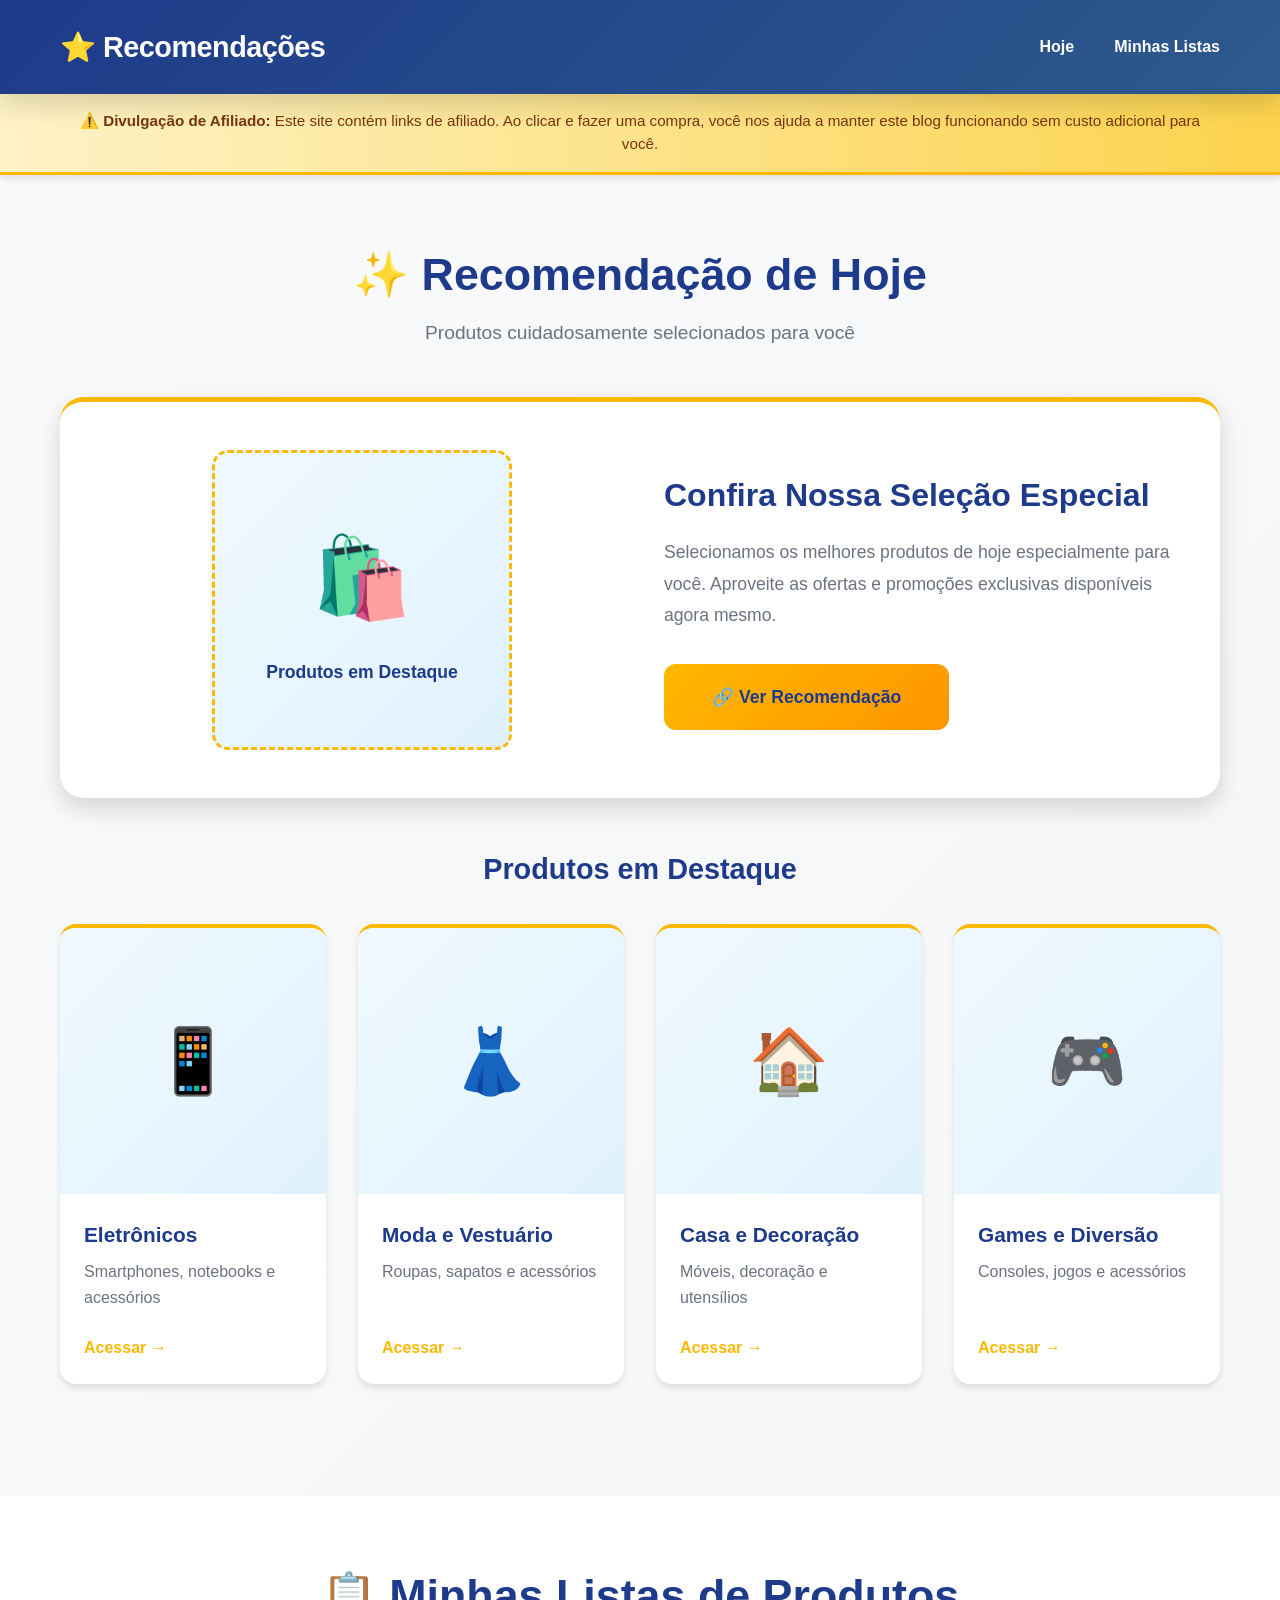
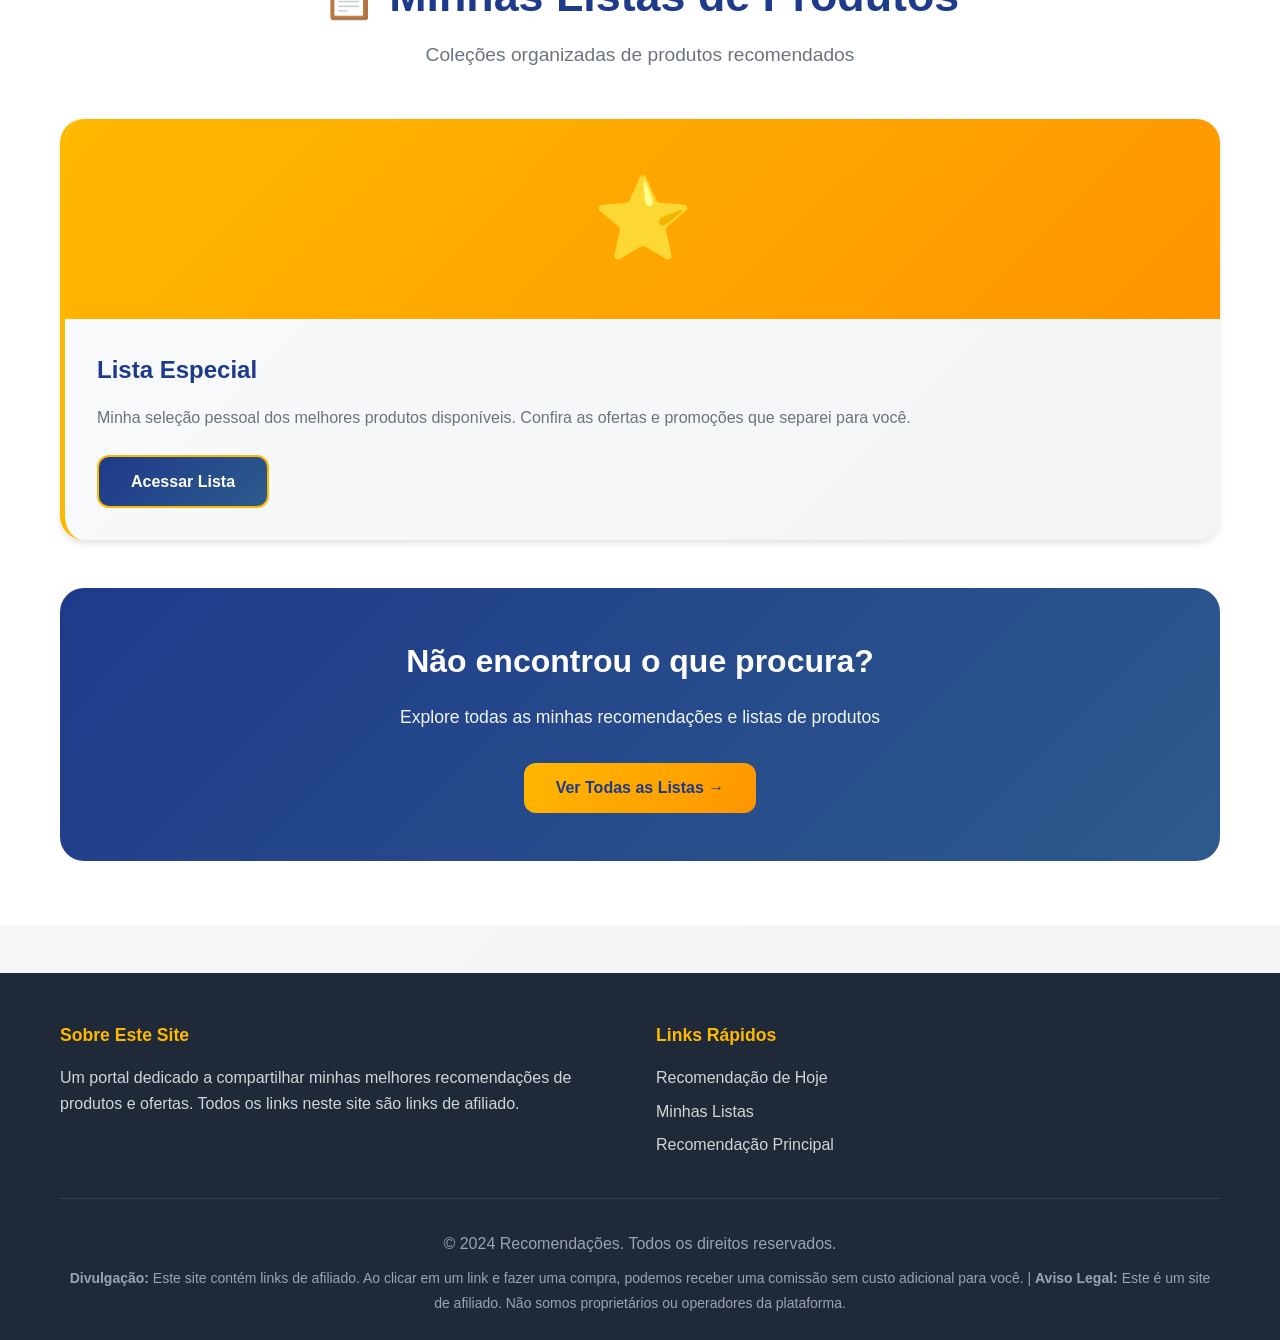
==== index.html @ dca0ae8b "Redesign completo: novo layout com recomendações de hoje, listas de produtos, e design visual modern" ====
<!DOCTYPE html>
<html lang="pt-BR">
<head>
    <meta charset="UTF-8">
    <meta name="viewport" content="width=device-width, initial-scale=1.0">
    <meta name="description" content="Descubra as melhores recomendações de produtos e ofertas selecionadas especialmente para você.">
    <meta name="keywords" content="recomendações, produtos, ofertas, compras">
    <meta name="author" content="Recomendações">
    <title>Minhas Recomendações - Produtos Selecionados</title>
    <link rel="stylesheet" href="styles.css">
</head>
<body>
    <!-- Navegação -->
    <nav class="navbar">
        <div class="container">
            <div class="nav-brand">
                <h1>⭐ Recomendações</h1>
            </div>
            <ul class="nav-menu">
                <li><a href="#recomendacao-hoje">Hoje</a></li>
                <li><a href="#minhas-listas">Minhas Listas</a></li>
            </ul>
        </div>
    </nav>

    <!-- Disclaimer de Afiliado -->
    <div class="affiliate-disclaimer">
        <div class="container">
            <p><strong>⚠️ Divulgação de Afiliado:</strong> Este site contém links de afiliado. Ao clicar e fazer uma compra, você nos ajuda a manter este blog funcionando sem custo adicional para você.</p>
        </div>
    </div>

    <!-- Recomendação de Hoje -->
    <section id="recomendacao-hoje" class="recommendation-section">
        <div class="container">
            <div class="recommendation-header">
                <h2>✨ Recomendação de Hoje</h2>
                <p class="recommendation-subtitle">Produtos cuidadosamente selecionados para você</p>
            </div>

            <div class="recommendation-banner">
                <div class="banner-left">
                    <div class="product-showcase">
                        <div class="product-image-placeholder">
                            <div class="placeholder-icon">🛍️</div>
                            <p>Produtos em Destaque</p>
                        </div>
                    </div>
                </div>
                <div class="banner-right">
                    <h3>Confira Nossa Seleção Especial</h3>
                    <p>Selecionamos os melhores produtos de hoje especialmente para você. Aproveite as ofertas e promoções exclusivas disponíveis agora mesmo.</p>
                    <div class="banner-buttons">
                        <a href="https://meli.la/31eTvGq" class="btn btn-primary btn-large" target="_blank" rel="noopener noreferrer">
                            🔗 Ver Recomendação
                        </a>
                    </div>
                </div>
            </div>

            <!-- Preview de Produtos -->
            <div class="products-preview">
                <h3>Produtos em Destaque</h3>
                <div class="products-grid">
                    <div class="product-card">
                        <div class="product-image">
                            <div class="image-placeholder">📱</div>
                        </div>
                        <div class="product-info">
                            <h4>Eletrônicos</h4>
                            <p>Smartphones, notebooks e acessórios</p>
                            <a href="https://meli.la/31eTvGq" target="_blank" rel="noopener noreferrer" class="product-link">Acessar →</a>
                        </div>
                    </div>

                    <div class="product-card">
                        <div class="product-image">
                            <div class="image-placeholder">👗</div>
                        </div>
                        <div class="product-info">
                            <h4>Moda e Vestuário</h4>
                            <p>Roupas, sapatos e acessórios</p>
                            <a href="https://meli.la/31eTvGq" target="_blank" rel="noopener noreferrer" class="product-link">Acessar →</a>
                        </div>
                    </div>

                    <div class="product-card">
                        <div class="product-image">
                            <div class="image-placeholder">🏠</div>
                        </div>
                        <div class="product-info">
                            <h4>Casa e Decoração</h4>
                            <p>Móveis, decoração e utensílios</p>
                            <a href="https://meli.la/31eTvGq" target="_blank" rel="noopener noreferrer" class="product-link">Acessar →</a>
                        </div>
                    </div>

                    <div class="product-card">
                        <div class="product-image">
                            <div class="image-placeholder">🎮</div>
                        </div>
                        <div class="product-info">
                            <h4>Games e Diversão</h4>
                            <p>Consoles, jogos e acessórios</p>
                            <a href="https://meli.la/31eTvGq" target="_blank" rel="noopener noreferrer" class="product-link">Acessar →</a>
                        </div>
                    </div>
                </div>
            </div>
        </div>
    </section>

    <!-- Minhas Listas de Produtos -->
    <section id="minhas-listas" class="lists-section">
        <div class="container">
            <div class="lists-header">
                <h2>📋 Minhas Listas de Produtos</h2>
                <p class="lists-subtitle">Coleções organizadas de produtos recomendados</p>
            </div>

            <div class="lists-grid">
                <div class="list-card">
                    <div class="list-image">
                        <div class="list-icon">⭐</div>
                    </div>
                    <div class="list-content">
                        <h3>Lista Especial</h3>
                        <p>Minha seleção pessoal dos melhores produtos disponíveis. Confira as ofertas e promoções que separei para você.</p>
                        <a href="https://meli.la/2p8CZ9z" class="btn btn-secondary" target="_blank" rel="noopener noreferrer">
                            Acessar Lista
                        </a>
                    </div>
                </div>
            </div>

            <div class="cta-section">
                <h3>Não encontrou o que procura?</h3>
                <p>Explore todas as minhas recomendações e listas de produtos</p>
                <a href="https://meli.la/2p8CZ9z" class="btn btn-primary" target="_blank" rel="noopener noreferrer">
                    Ver Todas as Listas →
                </a>
            </div>
        </div>
    </section>

    <!-- Footer -->
    <footer class="footer">
        <div class="container">
            <div class="footer-content">
                <div class="footer-section">
                    <h4>Sobre Este Site</h4>
                    <p>Um portal dedicado a compartilhar minhas melhores recomendações de produtos e ofertas. Todos os links neste site são links de afiliado.</p>
                </div>
                <div class="footer-section">
                    <h4>Links Rápidos</h4>
                    <ul>
                        <li><a href="#recomendacao-hoje">Recomendação de Hoje</a></li>
                        <li><a href="#minhas-listas">Minhas Listas</a></li>
                        <li><a href="https://meli.la/31eTvGq" target="_blank" rel="noopener noreferrer">Recomendação Principal</a></li>
                    </ul>
                </div>
            </div>
            <div class="footer-bottom">
                <p>&copy; 2024 Recomendações. Todos os direitos reservados.</p>
                <p><small><strong>Divulgação:</strong> Este site contém links de afiliado. Ao clicar em um link e fazer uma compra, podemos receber uma comissão sem custo adicional para você. | <strong>Aviso Legal:</strong> Este é um site de afiliado. Não somos proprietários ou operadores da plataforma.</small></p>
            </div>
        </div>
    </footer>

    <script src="script.js"></script>
</body>
</html>
---- styles.css ----
/* Reset e Variáveis */
* {
    margin: 0;
    padding: 0;
    box-sizing: border-box;
}

:root {
    --primary-color: #FFB800;
    --primary-dark: #FF9500;
    --secondary-color: #1E3A8A;
    --secondary-light: #2D5A8C;
    --text-dark: #1F2937;
    --text-light: #6B7280;
    --bg-light: #F9FAFB;
    --bg-white: #FFFFFF;
    --border-color: #E5E7EB;
    --shadow: 0 4px 6px rgba(0, 0, 0, 0.1);
    --shadow-lg: 0 10px 25px rgba(0, 0, 0, 0.15);
    --shadow-xl: 0 20px 40px rgba(0, 0, 0, 0.2);
}

html {
    scroll-behavior: smooth;
}

body {
    font-family: 'Segoe UI', Tahoma, Geneva, Verdana, sans-serif;
    color: var(--text-dark);
    line-height: 1.6;
    background: linear-gradient(135deg, #F9FAFB 0%, #F3F4F6 100%);
}

.container {
    max-width: 1200px;
    margin: 0 auto;
    padding: 0 20px;
}

/* Disclaimer de Afiliado */
.affiliate-disclaimer {
    background: linear-gradient(90deg, #FEF3C7 0%, #FCD34D 100%);
    border-bottom: 3px solid var(--primary-color);
    padding: 1rem 2rem;
    color: #78350F;
    font-size: 0.95rem;
    text-align: center;
    box-shadow: var(--shadow);
}

.affiliate-disclaimer p {
    margin: 0;
    line-height: 1.5;
}

/* Navegação */
.navbar {
    background: linear-gradient(135deg, var(--secondary-color) 0%, var(--secondary-light) 100%);
    color: white;
    padding: 1.5rem 0;
    position: sticky;
    top: 0;
    z-index: 100;
    box-shadow: var(--shadow-lg);
}

.navbar .container {
    display: flex;
    justify-content: space-between;
    align-items: center;
}

.nav-brand h1 {
    font-size: 1.8rem;
    font-weight: 700;
    letter-spacing: -0.5px;
}

.nav-menu {
    display: flex;
    list-style: none;
    gap: 2.5rem;
}

.nav-menu a {
    color: white;
    text-decoration: none;
    transition: all 0.3s ease;
    font-weight: 600;
    font-size: 1rem;
    position: relative;
}

.nav-menu a:hover {
    color: var(--primary-color);
}

.nav-menu a::after {
    content: '';
    position: absolute;
    bottom: -5px;
    left: 0;
    width: 0;
    height: 2px;
    background-color: var(--primary-color);
    transition: width 0.3s ease;
}

.nav-menu a:hover::after {
    width: 100%;
}

/* Botões */
.btn {
    display: inline-block;
    padding: 0.75rem 2rem;
    border-radius: 0.75rem;
    text-decoration: none;
    font-weight: 600;
    transition: all 0.3s ease;
    border: none;
    cursor: pointer;
    font-size: 1rem;
    text-align: center;
}

.btn-large {
    padding: 1.2rem 3rem;
    font-size: 1.1rem;
}

.btn-primary {
    background: linear-gradient(135deg, var(--primary-color) 0%, var(--primary-dark) 100%);
    color: var(--secondary-color);
}

.btn-primary:hover {
    transform: translateY(-3px);
    box-shadow: var(--shadow-xl);
}

.btn-secondary {
    background: linear-gradient(135deg, var(--secondary-color) 0%, var(--secondary-light) 100%);
    color: white;
    border: 2px solid var(--primary-color);
}

.btn-secondary:hover {
    transform: translateY(-3px);
    box-shadow: var(--shadow-xl);
    background: linear-gradient(135deg, var(--secondary-light) 0%, var(--secondary-color) 100%);
}

/* Seção de Recomendação */
.recommendation-section {
    padding: 4rem 2rem;
}

.recommendation-header {
    text-align: center;
    margin-bottom: 3rem;
}

.recommendation-header h2 {
    font-size: 2.8rem;
    color: var(--secondary-color);
    margin-bottom: 0.5rem;
}

.recommendation-subtitle {
    font-size: 1.2rem;
    color: var(--text-light);
}

/* Banner de Recomendação */
.recommendation-banner {
    display: grid;
    grid-template-columns: 1fr 1fr;
    gap: 3rem;
    align-items: center;
    background: white;
    padding: 3rem;
    border-radius: 1.5rem;
    box-shadow: var(--shadow-lg);
    margin-bottom: 3rem;
    border-top: 5px solid var(--primary-color);
}

.banner-left {
    display: flex;
    justify-content: center;
    align-items: center;
}

.product-showcase {
    width: 100%;
    max-width: 300px;
}

.product-image-placeholder {
    width: 100%;
    aspect-ratio: 1;
    background: linear-gradient(135deg, #F0F9FF 0%, #E0F2FE 100%);
    border-radius: 1rem;
    display: flex;
    flex-direction: column;
    justify-content: center;
    align-items: center;
    border: 3px dashed var(--primary-color);
    transition: all 0.3s ease;
}

.product-image-placeholder:hover {
    transform: scale(1.05);
    background: linear-gradient(135deg, #E0F2FE 0%, #BAE6FD 100%);
}

.placeholder-icon {
    font-size: 5rem;
    margin-bottom: 1rem;
}

.product-image-placeholder p {
    font-size: 1.1rem;
    color: var(--secondary-color);
    font-weight: 600;
}

.banner-right h3 {
    font-size: 2rem;
    color: var(--secondary-color);
    margin-bottom: 1rem;
}

.banner-right p {
    font-size: 1.1rem;
    color: var(--text-light);
    margin-bottom: 2rem;
    line-height: 1.8;
}

.banner-buttons {
    display: flex;
    gap: 1rem;
    flex-wrap: wrap;
}

/* Preview de Produtos */
.products-preview {
    margin-top: 3rem;
}

.products-preview h3 {
    font-size: 1.8rem;
    color: var(--secondary-color);
    margin-bottom: 2rem;
    text-align: center;
}

.products-grid {
    display: grid;
    grid-template-columns: repeat(auto-fit, minmax(250px, 1fr));
    gap: 2rem;
}

.product-card {
    background: white;
    border-radius: 1rem;
    overflow: hidden;
    box-shadow: var(--shadow);
    transition: all 0.3s ease;
    border-top: 4px solid var(--primary-color);
    display: flex;
    flex-direction: column;
}

.product-card:hover {
    transform: translateY(-8px);
    box-shadow: var(--shadow-xl);
}

.product-image {
    width: 100%;
    aspect-ratio: 1;
    background: linear-gradient(135deg, #F0F9FF 0%, #E0F2FE 100%);
    display: flex;
    justify-content: center;
    align-items: center;
    overflow: hidden;
}

.image-placeholder {
    font-size: 4rem;
    transition: transform 0.3s ease;
}

.product-card:hover .image-placeholder {
    transform: scale(1.2);
}

.product-info {
    padding: 1.5rem;
    flex-grow: 1;
    display: flex;
    flex-direction: column;
}

.product-info h4 {
    font-size: 1.3rem;
    color: var(--secondary-color);
    margin-bottom: 0.5rem;
}

.product-info p {
    color: var(--text-light);
    margin-bottom: 1.5rem;
    flex-grow: 1;
}

.product-link {
    color: var(--primary-color);
    text-decoration: none;
    font-weight: 600;
    transition: all 0.3s ease;
    align-self: flex-start;
}

.product-link:hover {
    color: var(--secondary-color);
    transform: translateX(5px);
}

/* Seção de Listas */
.lists-section {
    padding: 4rem 2rem;
    background: white;
    margin-top: 3rem;
}

.lists-header {
    text-align: center;
    margin-bottom: 3rem;
}

.lists-header h2 {
    font-size: 2.8rem;
    color: var(--secondary-color);
    margin-bottom: 0.5rem;
}

.lists-subtitle {
    font-size: 1.2rem;
    color: var(--text-light);
}

.lists-grid {
    display: grid;
    grid-template-columns: repeat(auto-fit, minmax(300px, 1fr));
    gap: 2rem;
    margin-bottom: 3rem;
}

.list-card {
    background: linear-gradient(135deg, #F9FAFB 0%, #F3F4F6 100%);
    border-radius: 1.5rem;
    overflow: hidden;
    box-shadow: var(--shadow);
    transition: all 0.3s ease;
    border-left: 5px solid var(--primary-color);
    display: flex;
    flex-direction: column;
}

.list-card:hover {
    transform: translateY(-8px);
    box-shadow: var(--shadow-xl);
}

.list-image {
    width: 100%;
    height: 200px;
    background: linear-gradient(135deg, var(--primary-color) 0%, var(--primary-dark) 100%);
    display: flex;
    justify-content: center;
    align-items: center;
}

.list-icon {
    font-size: 5rem;
}

.list-content {
    padding: 2rem;
    flex-grow: 1;
    display: flex;
    flex-direction: column;
}

.list-content h3 {
    font-size: 1.5rem;
    color: var(--secondary-color);
    margin-bottom: 1rem;
}

.list-content p {
    color: var(--text-light);
    margin-bottom: 1.5rem;
    flex-grow: 1;
}

.list-content .btn {
    align-self: flex-start;
}

/* CTA Section */
.cta-section {
    text-align: center;
    background: linear-gradient(135deg, var(--secondary-color) 0%, var(--secondary-light) 100%);
    color: white;
    padding: 3rem;
    border-radius: 1.5rem;
    margin-top: 3rem;
}

.cta-section h3 {
    font-size: 2rem;
    margin-bottom: 1rem;
}

.cta-section p {
    font-size: 1.1rem;
    margin-bottom: 2rem;
    opacity: 0.95;
}

/* Footer */
.footer {
    background-color: var(--text-dark);
    color: white;
    padding: 3rem 2rem 1rem;
    margin-top: 3rem;
}

.footer-content {
    display: grid;
    grid-template-columns: repeat(auto-fit, minmax(250px, 1fr));
    gap: 2rem;
    margin-bottom: 2rem;
}

.footer-section h4 {
    font-size: 1.1rem;
    margin-bottom: 1rem;
    color: var(--primary-color);
}

.footer-section p {
    color: #D1D5DB;
    margin-bottom: 0.5rem;
}

.footer-section ul {
    list-style: none;
}

.footer-section ul li {
    margin-bottom: 0.5rem;
}

.footer-section a {
    color: #D1D5DB;
    text-decoration: none;
    transition: color 0.3s ease;
}

.footer-section a:hover {
    color: var(--primary-color);
}

.footer-bottom {
    border-top: 1px solid #374151;
    padding-top: 2rem;
    text-align: center;
    color: #9CA3AF;
}

.footer-bottom p {
    margin-bottom: 0.5rem;
}

.footer-bottom small {
    font-size: 0.875rem;
}

/* Responsividade */
@media (max-width: 768px) {
    .nav-menu {
        gap: 1rem;
        font-size: 0.9rem;
    }

    .recommendation-banner {
        grid-template-columns: 1fr;
        gap: 2rem;
        padding: 2rem;
    }

    .banner-right h3 {
        font-size: 1.5rem;
    }

    .recommendation-header h2 {
        font-size: 2rem;
    }

    .lists-header h2 {
        font-size: 2rem;
    }

    .cta-section h3 {
        font-size: 1.5rem;
    }

    .products-grid {
        grid-template-columns: repeat(auto-fit, minmax(200px, 1fr));
        gap: 1.5rem;
    }
}

@media (max-width: 480px) {
    .nav-brand h1 {
        font-size: 1.3rem;
    }

    .nav-menu {
        gap: 0.5rem;
        font-size: 0.8rem;
    }

    .recommendation-header h2 {
        font-size: 1.5rem;
    }

    .lists-header h2 {
        font-size: 1.5rem;
    }

    .recommendation-banner {
        padding: 1.5rem;
    }

    .banner-right h3 {
        font-size: 1.2rem;
    }

    .banner-right p {
        font-size: 1rem;
    }

    .btn-large {
        padding: 0.9rem 1.8rem;
        font-size: 1rem;
    }

    .products-grid {
        grid-template-columns: 1fr;
    }

    .product-image-placeholder {
        aspect-ratio: auto;
        min-height: 200px;
    }

    .placeholder-icon {
        font-size: 3rem;
    }

    .cta-section {
        padding: 2rem 1rem;
    }

    .cta-section h3 {
        font-size: 1.3rem;
    }

    .footer-content {
        grid-template-columns: 1fr;
    }
}
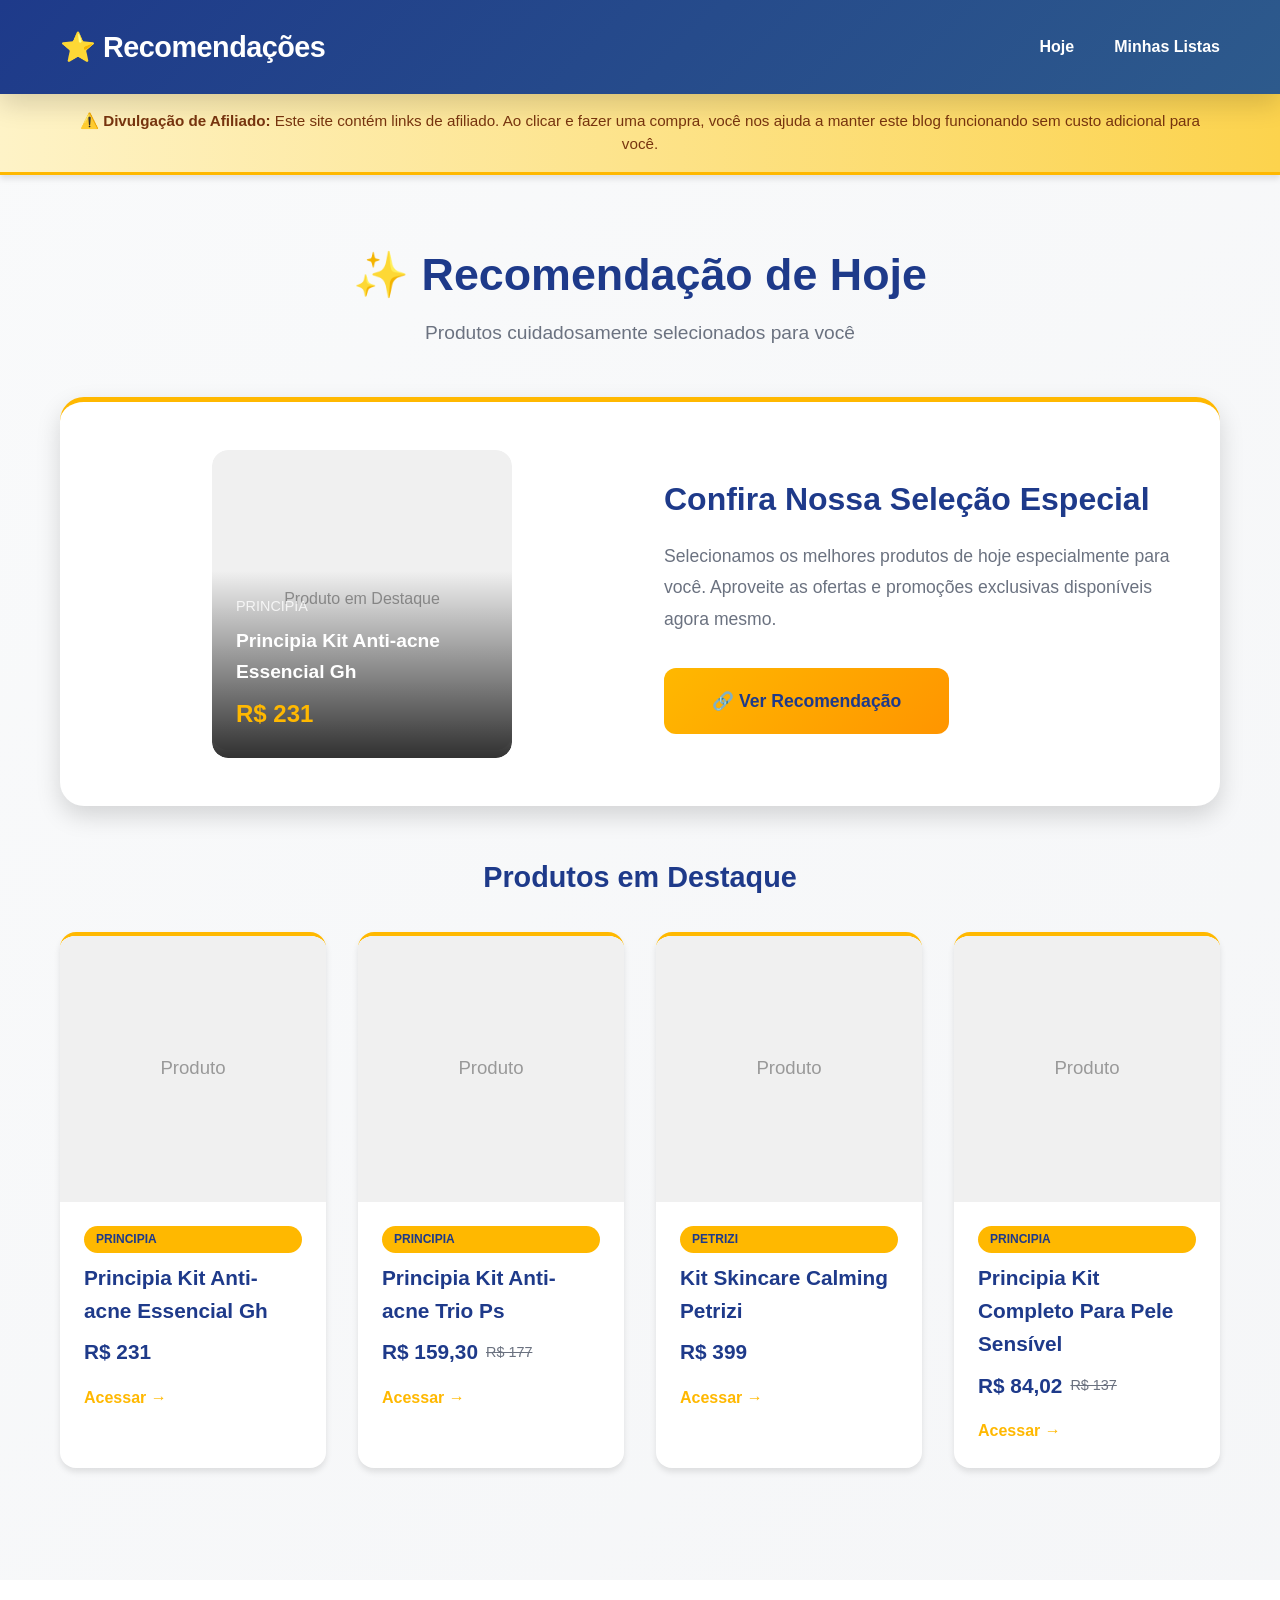
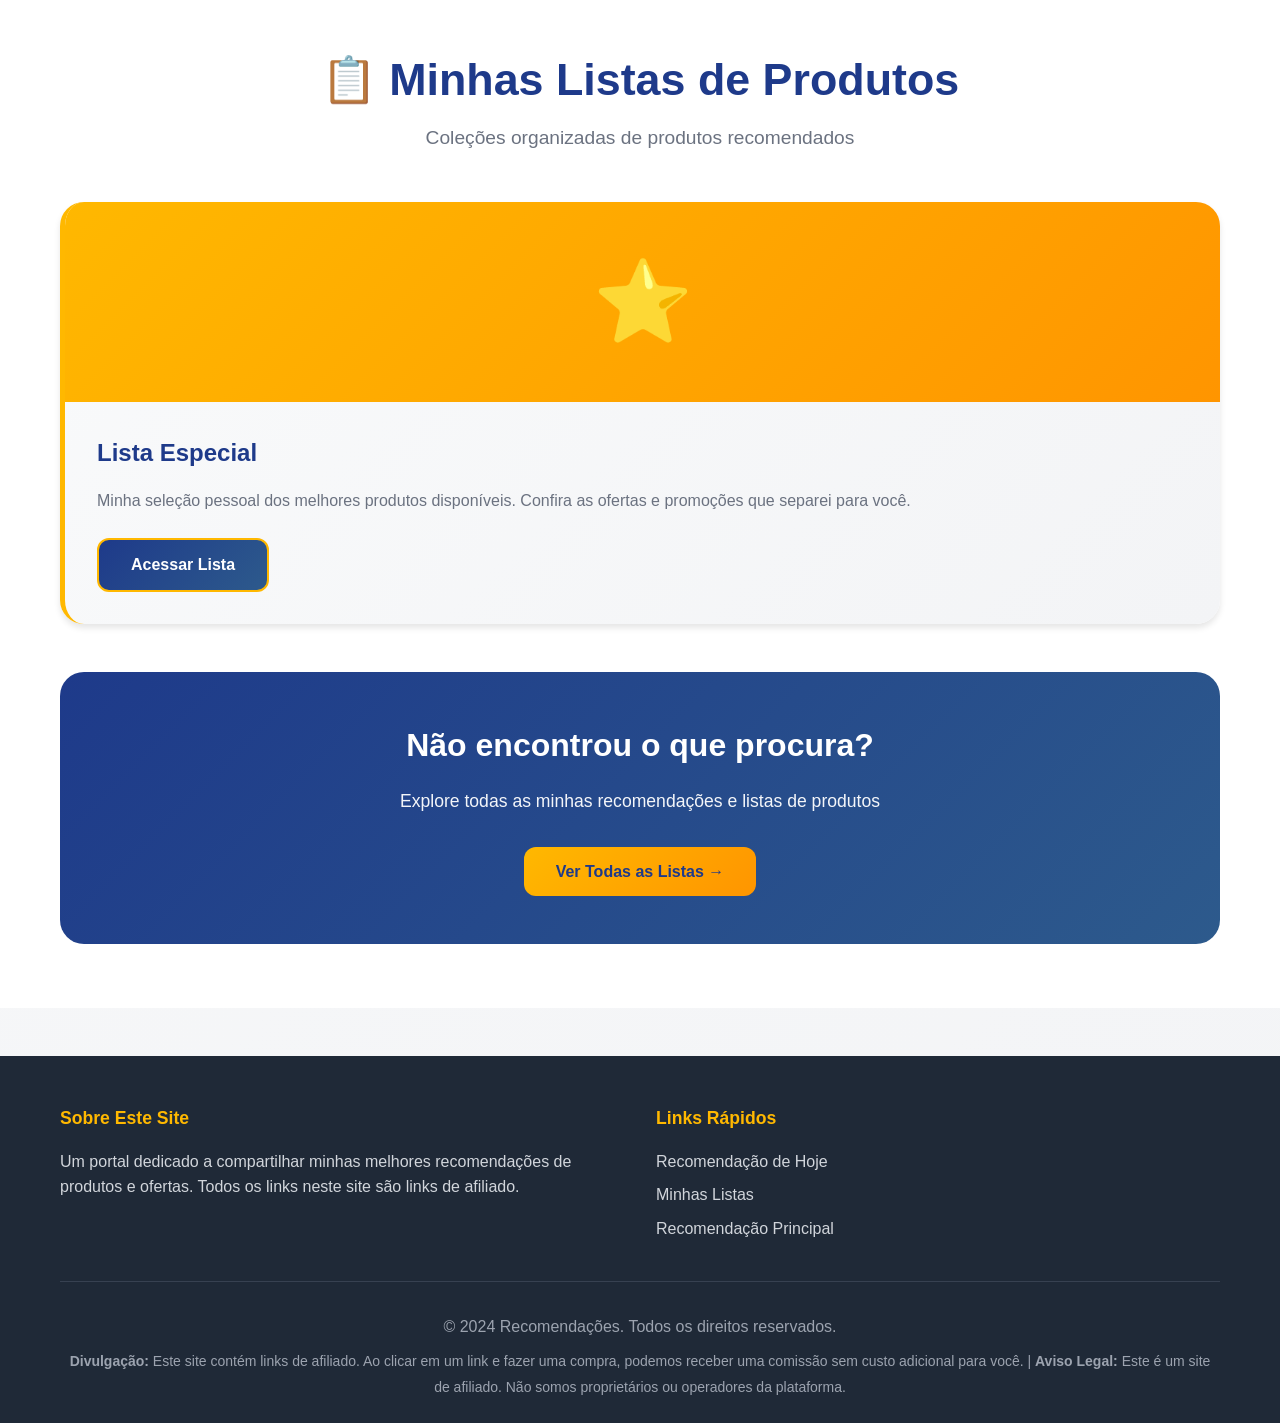
==== commit 3ea6eefa: "Adicionar visualização de produtos reais com imagens, preços e carregamento dinâmico" ====
--- a/index.html
+++ b/index.html
@@ -40,10 +40,10 @@
 
             <div class="recommendation-banner">
                 <div class="banner-left">
-                    <div class="product-showcase">
+                    <div class="product-showcase" id="mainProductShowcase">
                         <div class="product-image-placeholder">
-                            <div class="placeholder-icon">🛍️</div>
-                            <p>Produtos em Destaque</p>
+                            <div class="placeholder-icon">📦</div>
+                            <p>Carregando produtos...</p>
                         </div>
                     </div>
                 </div>
@@ -61,49 +61,26 @@
             <!-- Preview de Produtos -->
             <div class="products-preview">
                 <h3>Produtos em Destaque</h3>
-                <div class="products-grid">
-                    <div class="product-card">
-                        <div class="product-image">
-                            <div class="image-placeholder">📱</div>
-                        </div>
-                        <div class="product-info">
-                            <h4>Eletrônicos</h4>
-                            <p>Smartphones, notebooks e acessórios</p>
-                            <a href="https://meli.la/31eTvGq" target="_blank" rel="noopener noreferrer" class="product-link">Acessar →</a>
-                        </div>
+                <div class="products-grid" id="productsGrid">
+                    <div class="loading-skeleton">
+                        <div class="skeleton-image"></div>
+                        <div class="skeleton-text"></div>
+                        <div class="skeleton-text"></div>
                     </div>
-
-                    <div class="product-card">
-                        <div class="product-image">
-                            <div class="image-placeholder">👗</div>
-                        </div>
-                        <div class="product-info">
-                            <h4>Moda e Vestuário</h4>
-                            <p>Roupas, sapatos e acessórios</p>
-                            <a href="https://meli.la/31eTvGq" target="_blank" rel="noopener noreferrer" class="product-link">Acessar →</a>
-                        </div>
+                    <div class="loading-skeleton">
+                        <div class="skeleton-image"></div>
+                        <div class="skeleton-text"></div>
+                        <div class="skeleton-text"></div>
                     </div>
-
-                    <div class="product-card">
-                        <div class="product-image">
-                            <div class="image-placeholder">🏠</div>
-                        </div>
-                        <div class="product-info">
-                            <h4>Casa e Decoração</h4>
-                            <p>Móveis, decoração e utensílios</p>
-                            <a href="https://meli.la/31eTvGq" target="_blank" rel="noopener noreferrer" class="product-link">Acessar →</a>
-                        </div>
+                    <div class="loading-skeleton">
+                        <div class="skeleton-image"></div>
+                        <div class="skeleton-text"></div>
+                        <div class="skeleton-text"></div>
                     </div>
-
-                    <div class="product-card">
-                        <div class="product-image">
-                            <div class="image-placeholder">🎮</div>
-                        </div>
-                        <div class="product-info">
-                            <h4>Games e Diversão</h4>
-                            <p>Consoles, jogos e acessórios</p>
-                            <a href="https://meli.la/31eTvGq" target="_blank" rel="noopener noreferrer" class="product-link">Acessar →</a>
-                        </div>
+                    <div class="loading-skeleton">
+                        <div class="skeleton-image"></div>
+                        <div class="skeleton-text"></div>
+                        <div class="skeleton-text"></div>
                     </div>
                 </div>
             </div>
--- a/styles.css
+++ b/styles.css
@@ -287,6 +287,18 @@
     justify-content: center;
     align-items: center;
     overflow: hidden;
+    position: relative;
+}
+
+.product-img {
+    width: 100%;
+    height: 100%;
+    object-fit: cover;
+    transition: transform 0.3s ease;
+}
+
+.product-card:hover .product-img {
+    transform: scale(1.1);
 }
 
 .image-placeholder {
@@ -296,6 +308,36 @@
 
 .product-card:hover .image-placeholder {
     transform: scale(1.2);
+}
+
+.product-brand {
+    display: inline-block;
+    background-color: var(--primary-color);
+    color: var(--secondary-color);
+    padding: 0.25rem 0.75rem;
+    border-radius: 9999px;
+    font-weight: 600;
+    font-size: 0.75rem;
+    margin-bottom: 0.5rem;
+}
+
+.product-prices {
+    display: flex;
+    gap: 0.5rem;
+    align-items: center;
+    margin-bottom: 1rem;
+}
+
+.price-current {
+    font-size: 1.3rem;
+    font-weight: 700;
+    color: var(--secondary-color);
+}
+
+.price-original {
+    font-size: 0.9rem;
+    color: var(--text-light);
+    text-decoration: line-through;
 }
 
 .product-info {
@@ -315,6 +357,51 @@
     color: var(--text-light);
     margin-bottom: 1.5rem;
     flex-grow: 1;
+}
+
+.product-showcase-item {
+    position: relative;
+    width: 100%;
+    height: 100%;
+    border-radius: 1rem;
+    overflow: hidden;
+}
+
+.showcase-image {
+    width: 100%;
+    height: 100%;
+    object-fit: cover;
+    border-radius: 1rem;
+}
+
+.showcase-info {
+    position: absolute;
+    bottom: 0;
+    left: 0;
+    right: 0;
+    background: linear-gradient(180deg, transparent 0%, rgba(0,0,0,0.8) 100%);
+    color: white;
+    padding: 1.5rem;
+    border-radius: 0 0 1rem 1rem;
+}
+
+.showcase-brand {
+    font-size: 0.9rem;
+    opacity: 0.8;
+    margin: 0;
+}
+
+.showcase-name {
+    font-size: 1.2rem;
+    font-weight: 600;
+    margin: 0.5rem 0;
+}
+
+.showcase-price {
+    font-size: 1.5rem;
+    font-weight: 700;
+    color: var(--primary-color);
+    margin: 0;
 }
 
 .product-link {
@@ -492,6 +579,53 @@
     font-size: 0.875rem;
 }
 
+/* Skeleton Loading */
+.loading-skeleton {
+    background: white;
+    border-radius: 1rem;
+    overflow: hidden;
+    box-shadow: var(--shadow);
+    border-top: 4px solid var(--primary-color);
+    display: flex;
+    flex-direction: column;
+    animation: pulse 2s cubic-bezier(0.4, 0, 0.6, 1) infinite;
+}
+
+.skeleton-image {
+    width: 100%;
+    aspect-ratio: 1;
+    background: linear-gradient(90deg, #f0f0f0 25%, #e0e0e0 50%, #f0f0f0 75%);
+    background-size: 200% 100%;
+    animation: loading 1.5s infinite;
+}
+
+.skeleton-text {
+    height: 12px;
+    background: linear-gradient(90deg, #f0f0f0 25%, #e0e0e0 50%, #f0f0f0 75%);
+    background-size: 200% 100%;
+    animation: loading 1.5s infinite;
+    margin: 8px 12px;
+    border-radius: 4px;
+}
+
+@keyframes loading {
+    0% {
+        background-position: 200% 0;
+    }
+    100% {
+        background-position: -200% 0;
+    }
+}
+
+@keyframes pulse {
+    0%, 100% {
+        opacity: 1;
+    }
+    50% {
+        opacity: 0.5;
+    }
+}
+
 /* Responsividade */
 @media (max-width: 768px) {
     .nav-menu {
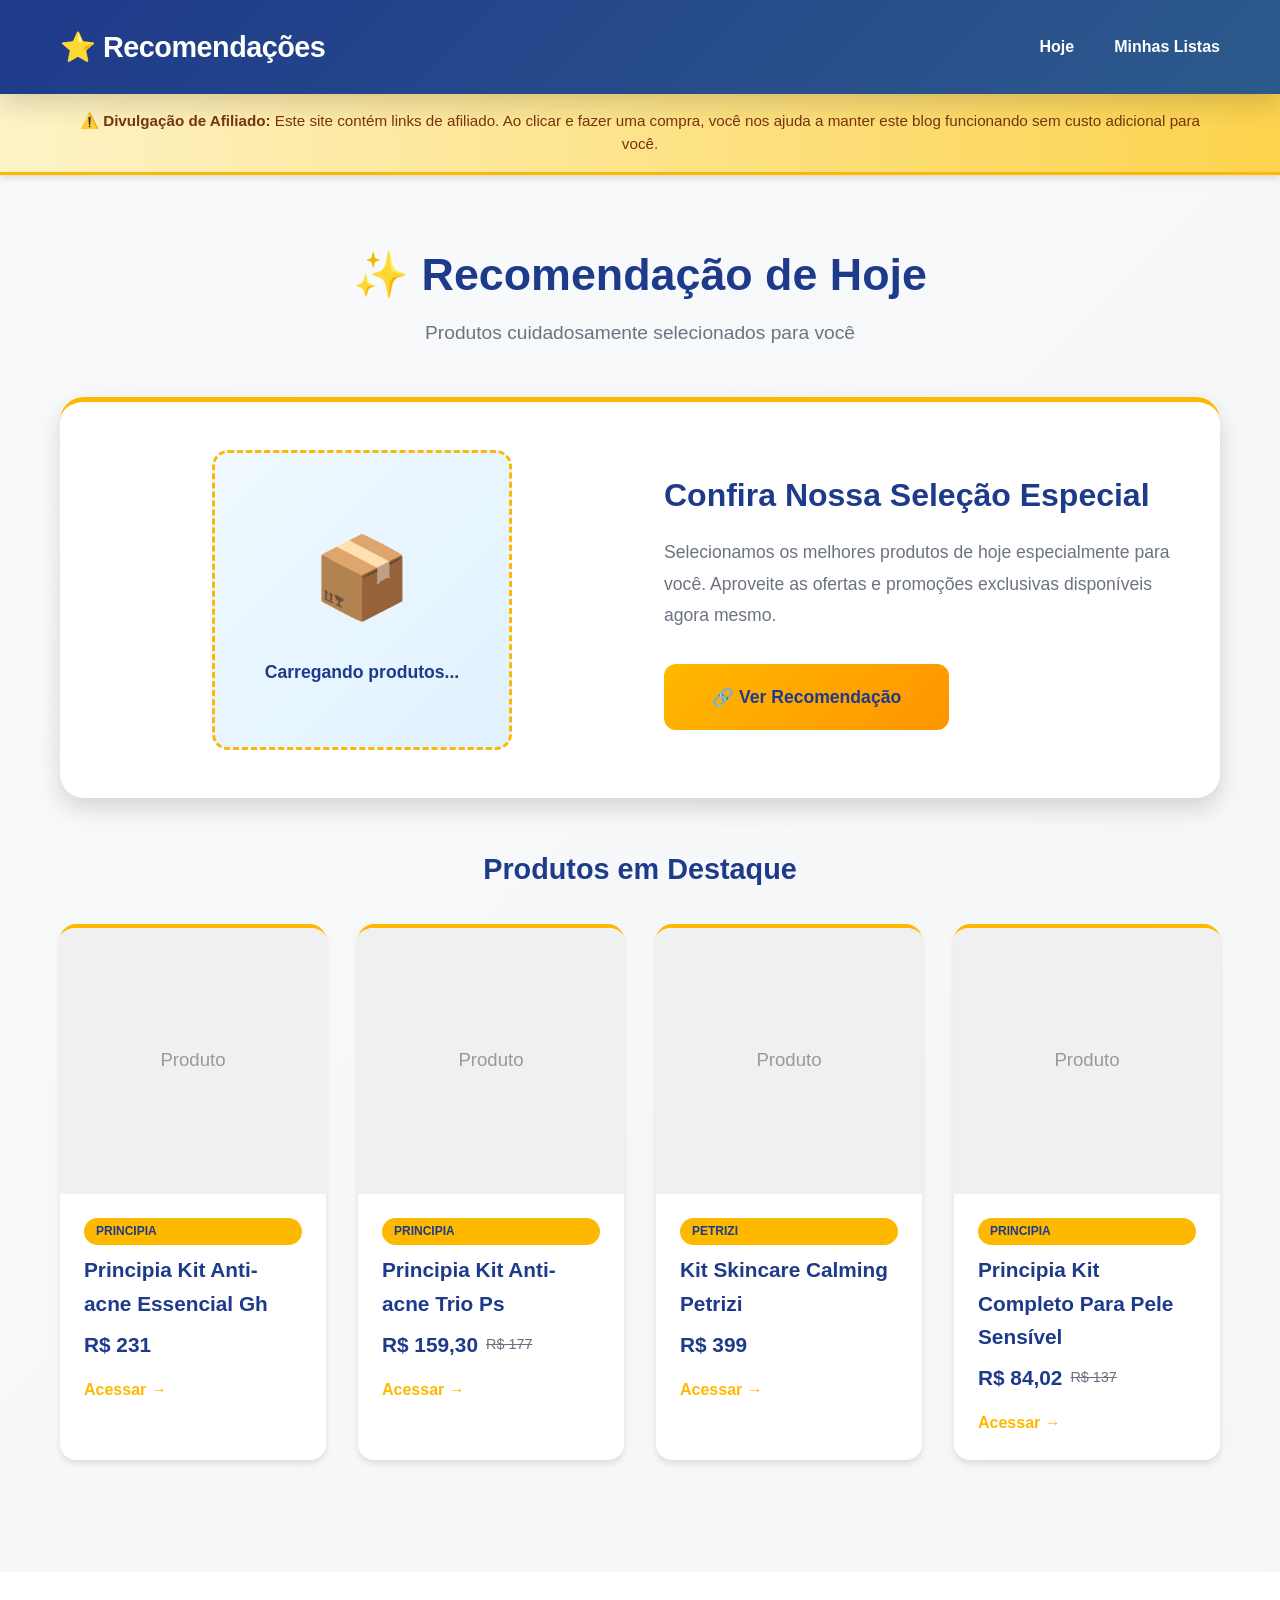
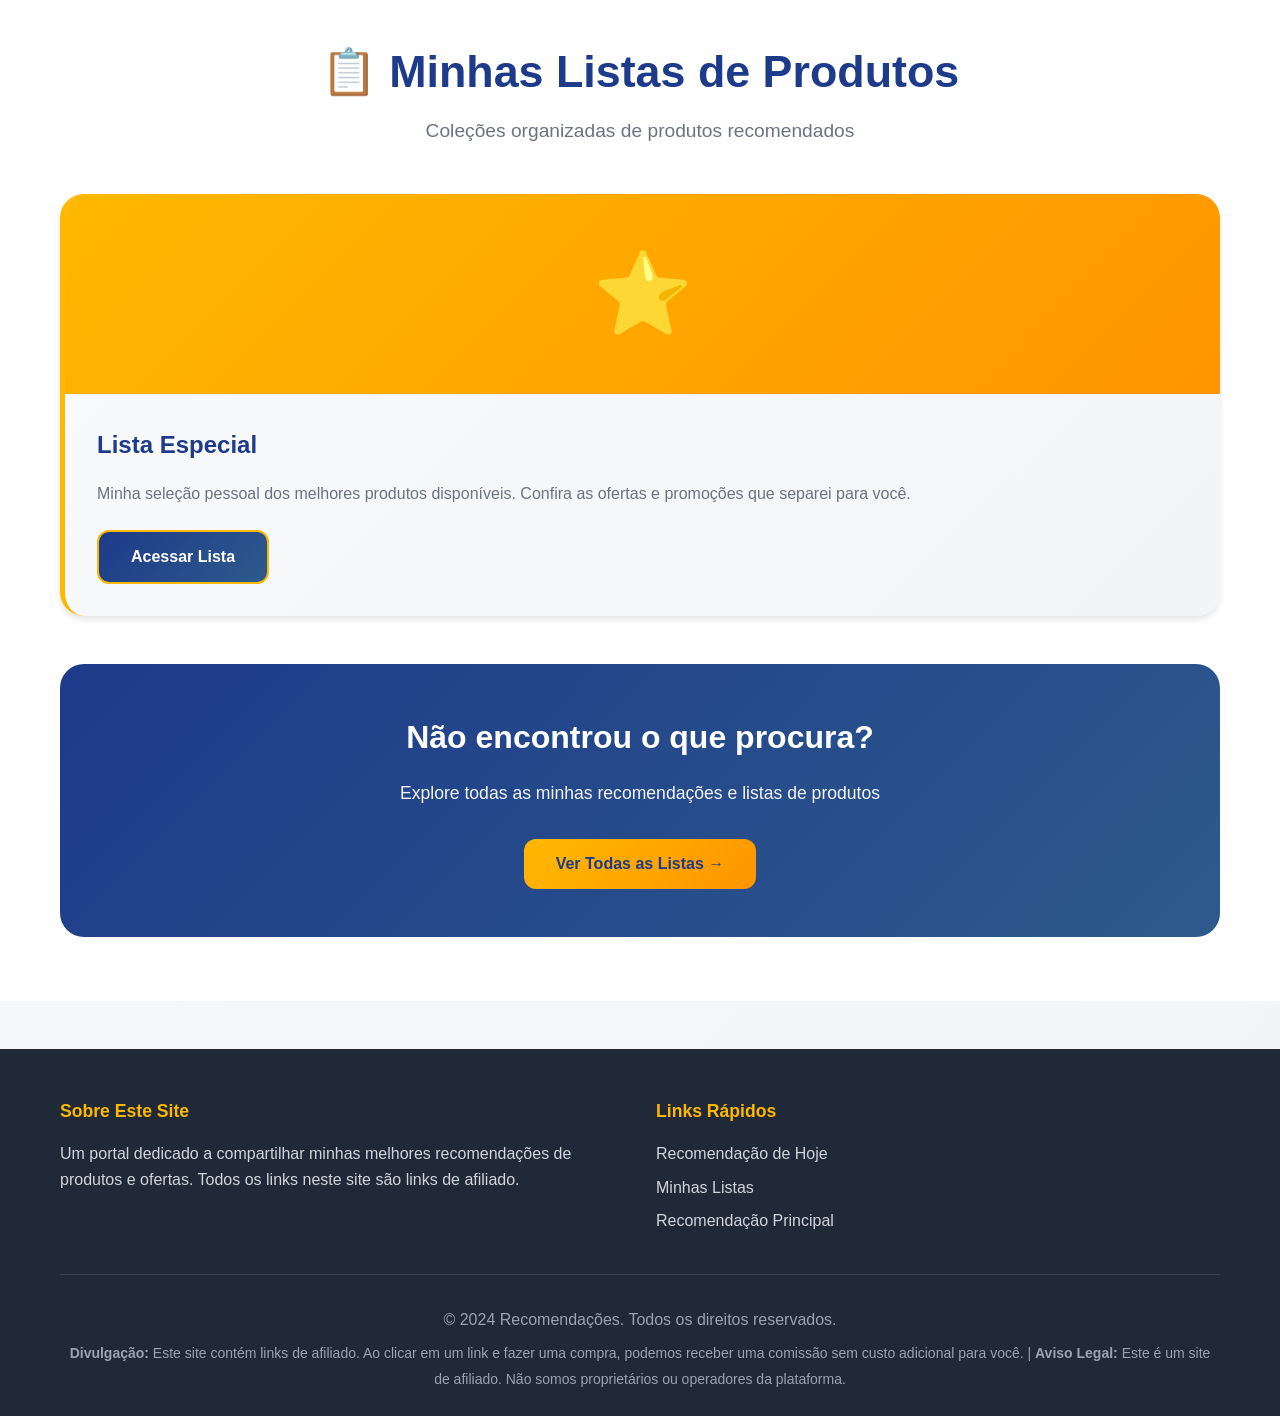
==== commit 89329fe7: "Corrigir banner para exibir imagem real do produto em vez de emoji" ====
--- a/index.html
+++ b/index.html
@@ -42,6 +42,7 @@
                 <div class="banner-left">
                     <div class="product-showcase" id="mainProductShowcase">
                         <div class="product-image-placeholder">
+                            <img src="" alt="Produto em destaque" class="banner-product-image" id="bannerProductImage" style="display: none;">
                             <div class="placeholder-icon">📦</div>
                             <p>Carregando produtos...</p>
                         </div>
--- a/styles.css
+++ b/styles.css
@@ -208,6 +208,17 @@
     align-items: center;
     border: 3px dashed var(--primary-color);
     transition: all 0.3s ease;
+    position: relative;
+    overflow: hidden;
+}
+
+.banner-product-image {
+    width: 100%;
+    height: 100%;
+    object-fit: contain;
+    padding: 1rem;
+    background: white;
+    border-radius: 1rem;
 }
 
 .product-image-placeholder:hover {
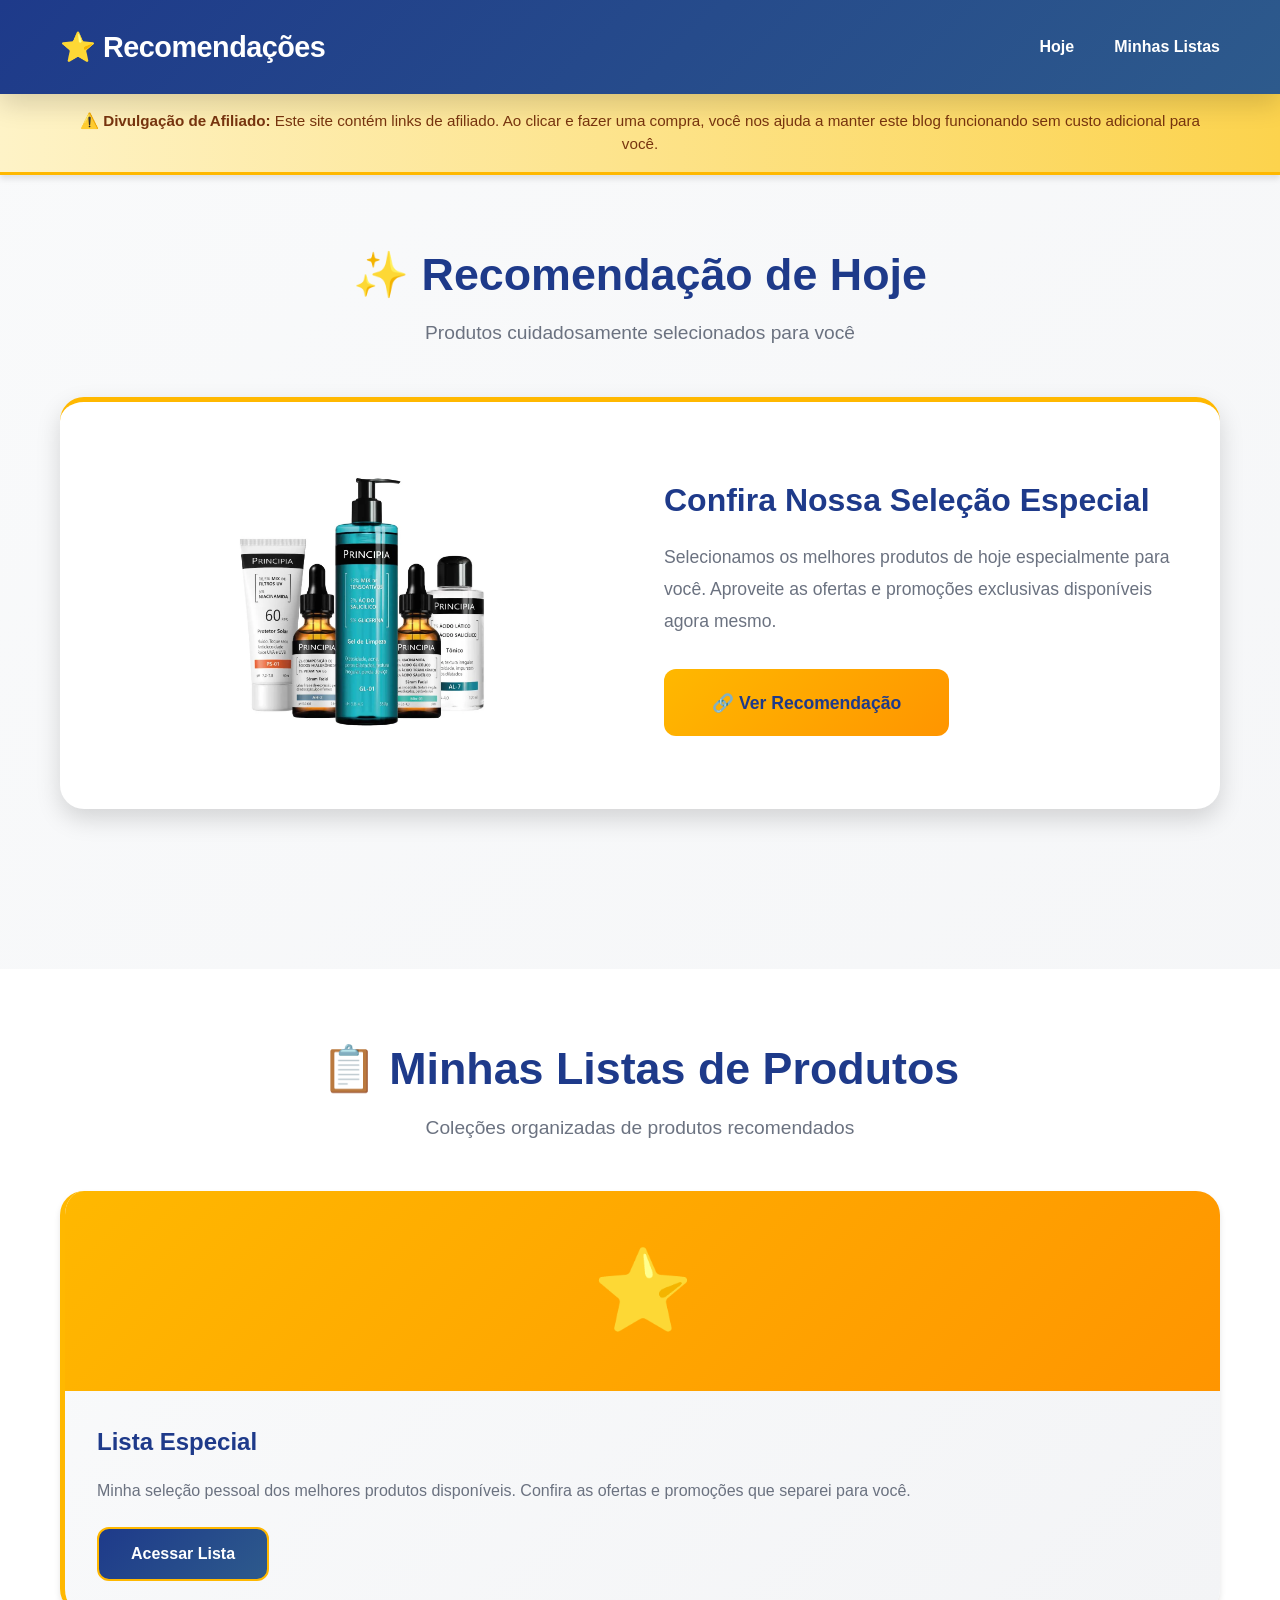
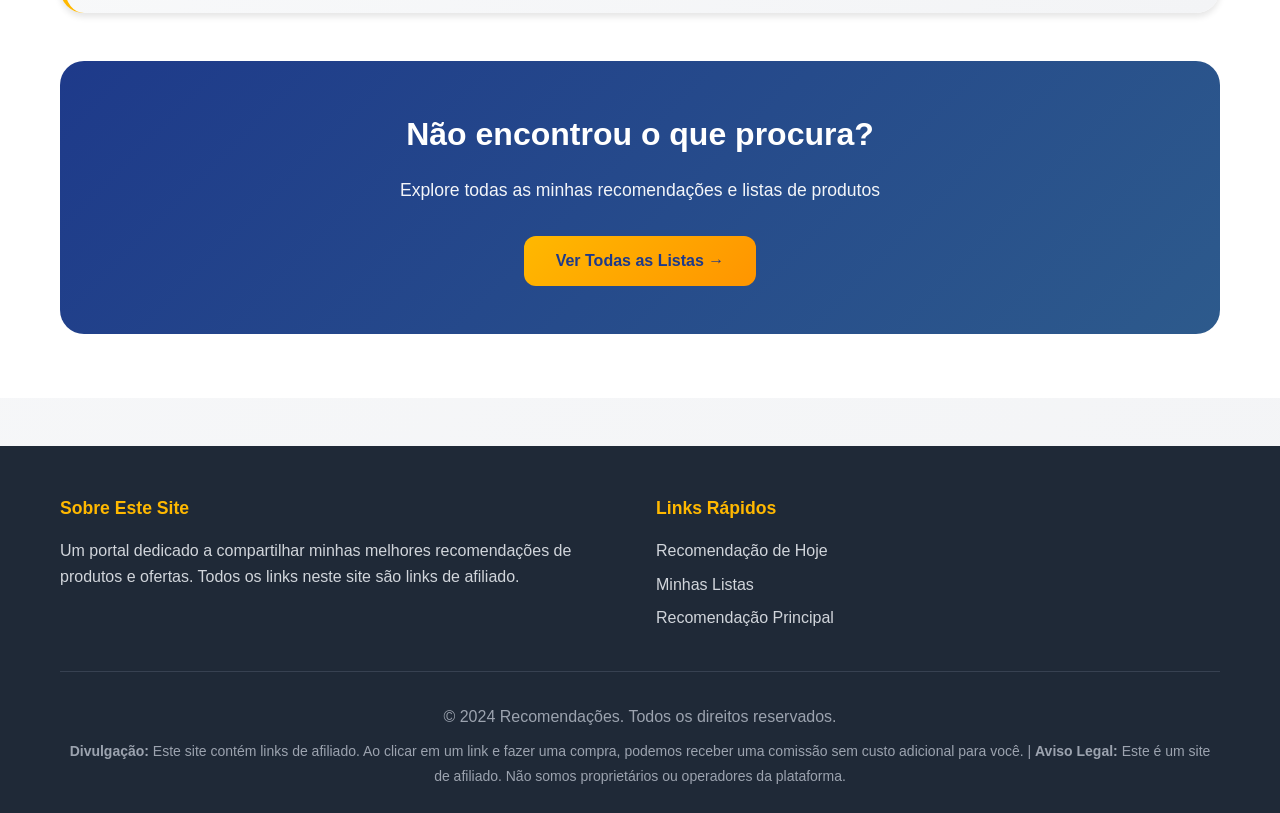
==== commit 042f1439: "Remover seção de produtos em destaque e adicionar imagem do Principia Kit no banner" ====
--- a/index.html
+++ b/index.html
@@ -41,11 +41,7 @@
             <div class="recommendation-banner">
                 <div class="banner-left">
                     <div class="product-showcase" id="mainProductShowcase">
-                        <div class="product-image-placeholder">
-                            <img src="" alt="Produto em destaque" class="banner-product-image" id="bannerProductImage" style="display: none;">
-                            <div class="placeholder-icon">📦</div>
-                            <p>Carregando produtos...</p>
-                        </div>
+                        <img src="principia-kit.png" alt="Principia Kit Antiacne Avançado" class="banner-product-image" id="bannerProductImage">
                     </div>
                 </div>
                 <div class="banner-right">
@@ -59,32 +55,7 @@
                 </div>
             </div>
 
-            <!-- Preview de Produtos -->
-            <div class="products-preview">
-                <h3>Produtos em Destaque</h3>
-                <div class="products-grid" id="productsGrid">
-                    <div class="loading-skeleton">
-                        <div class="skeleton-image"></div>
-                        <div class="skeleton-text"></div>
-                        <div class="skeleton-text"></div>
-                    </div>
-                    <div class="loading-skeleton">
-                        <div class="skeleton-image"></div>
-                        <div class="skeleton-text"></div>
-                        <div class="skeleton-text"></div>
-                    </div>
-                    <div class="loading-skeleton">
-                        <div class="skeleton-image"></div>
-                        <div class="skeleton-text"></div>
-                        <div class="skeleton-text"></div>
-                    </div>
-                    <div class="loading-skeleton">
-                        <div class="skeleton-image"></div>
-                        <div class="skeleton-text"></div>
-                        <div class="skeleton-text"></div>
-                    </div>
-                </div>
-            </div>
+
         </div>
     </section>
 
--- a/styles.css
+++ b/styles.css
@@ -256,177 +256,7 @@
     flex-wrap: wrap;
 }
 
-/* Preview de Produtos */
-.products-preview {
-    margin-top: 3rem;
-}
-
-.products-preview h3 {
-    font-size: 1.8rem;
-    color: var(--secondary-color);
-    margin-bottom: 2rem;
-    text-align: center;
-}
-
-.products-grid {
-    display: grid;
-    grid-template-columns: repeat(auto-fit, minmax(250px, 1fr));
-    gap: 2rem;
-}
-
-.product-card {
-    background: white;
-    border-radius: 1rem;
-    overflow: hidden;
-    box-shadow: var(--shadow);
-    transition: all 0.3s ease;
-    border-top: 4px solid var(--primary-color);
-    display: flex;
-    flex-direction: column;
-}
-
-.product-card:hover {
-    transform: translateY(-8px);
-    box-shadow: var(--shadow-xl);
-}
-
-.product-image {
-    width: 100%;
-    aspect-ratio: 1;
-    background: linear-gradient(135deg, #F0F9FF 0%, #E0F2FE 100%);
-    display: flex;
-    justify-content: center;
-    align-items: center;
-    overflow: hidden;
-    position: relative;
-}
-
-.product-img {
-    width: 100%;
-    height: 100%;
-    object-fit: cover;
-    transition: transform 0.3s ease;
-}
-
-.product-card:hover .product-img {
-    transform: scale(1.1);
-}
-
-.image-placeholder {
-    font-size: 4rem;
-    transition: transform 0.3s ease;
-}
-
-.product-card:hover .image-placeholder {
-    transform: scale(1.2);
-}
-
-.product-brand {
-    display: inline-block;
-    background-color: var(--primary-color);
-    color: var(--secondary-color);
-    padding: 0.25rem 0.75rem;
-    border-radius: 9999px;
-    font-weight: 600;
-    font-size: 0.75rem;
-    margin-bottom: 0.5rem;
-}
-
-.product-prices {
-    display: flex;
-    gap: 0.5rem;
-    align-items: center;
-    margin-bottom: 1rem;
-}
-
-.price-current {
-    font-size: 1.3rem;
-    font-weight: 700;
-    color: var(--secondary-color);
-}
-
-.price-original {
-    font-size: 0.9rem;
-    color: var(--text-light);
-    text-decoration: line-through;
-}
-
-.product-info {
-    padding: 1.5rem;
-    flex-grow: 1;
-    display: flex;
-    flex-direction: column;
-}
-
-.product-info h4 {
-    font-size: 1.3rem;
-    color: var(--secondary-color);
-    margin-bottom: 0.5rem;
-}
-
-.product-info p {
-    color: var(--text-light);
-    margin-bottom: 1.5rem;
-    flex-grow: 1;
-}
-
-.product-showcase-item {
-    position: relative;
-    width: 100%;
-    height: 100%;
-    border-radius: 1rem;
-    overflow: hidden;
-}
-
-.showcase-image {
-    width: 100%;
-    height: 100%;
-    object-fit: cover;
-    border-radius: 1rem;
-}
-
-.showcase-info {
-    position: absolute;
-    bottom: 0;
-    left: 0;
-    right: 0;
-    background: linear-gradient(180deg, transparent 0%, rgba(0,0,0,0.8) 100%);
-    color: white;
-    padding: 1.5rem;
-    border-radius: 0 0 1rem 1rem;
-}
-
-.showcase-brand {
-    font-size: 0.9rem;
-    opacity: 0.8;
-    margin: 0;
-}
-
-.showcase-name {
-    font-size: 1.2rem;
-    font-weight: 600;
-    margin: 0.5rem 0;
-}
-
-.showcase-price {
-    font-size: 1.5rem;
-    font-weight: 700;
-    color: var(--primary-color);
-    margin: 0;
-}
-
-.product-link {
-    color: var(--primary-color);
-    text-decoration: none;
-    font-weight: 600;
-    transition: all 0.3s ease;
-    align-self: flex-start;
-}
-
-.product-link:hover {
-    color: var(--secondary-color);
-    transform: translateX(5px);
-}
+
 
 /* Seção de Listas */
 .lists-section {
@@ -590,52 +420,7 @@
     font-size: 0.875rem;
 }
 
-/* Skeleton Loading */
-.loading-skeleton {
-    background: white;
-    border-radius: 1rem;
-    overflow: hidden;
-    box-shadow: var(--shadow);
-    border-top: 4px solid var(--primary-color);
-    display: flex;
-    flex-direction: column;
-    animation: pulse 2s cubic-bezier(0.4, 0, 0.6, 1) infinite;
-}
-
-.skeleton-image {
-    width: 100%;
-    aspect-ratio: 1;
-    background: linear-gradient(90deg, #f0f0f0 25%, #e0e0e0 50%, #f0f0f0 75%);
-    background-size: 200% 100%;
-    animation: loading 1.5s infinite;
-}
-
-.skeleton-text {
-    height: 12px;
-    background: linear-gradient(90deg, #f0f0f0 25%, #e0e0e0 50%, #f0f0f0 75%);
-    background-size: 200% 100%;
-    animation: loading 1.5s infinite;
-    margin: 8px 12px;
-    border-radius: 4px;
-}
-
-@keyframes loading {
-    0% {
-        background-position: 200% 0;
-    }
-    100% {
-        background-position: -200% 0;
-    }
-}
-
-@keyframes pulse {
-    0%, 100% {
-        opacity: 1;
-    }
-    50% {
-        opacity: 0.5;
-    }
-}
+
 
 /* Responsividade */
 @media (max-width: 768px) {
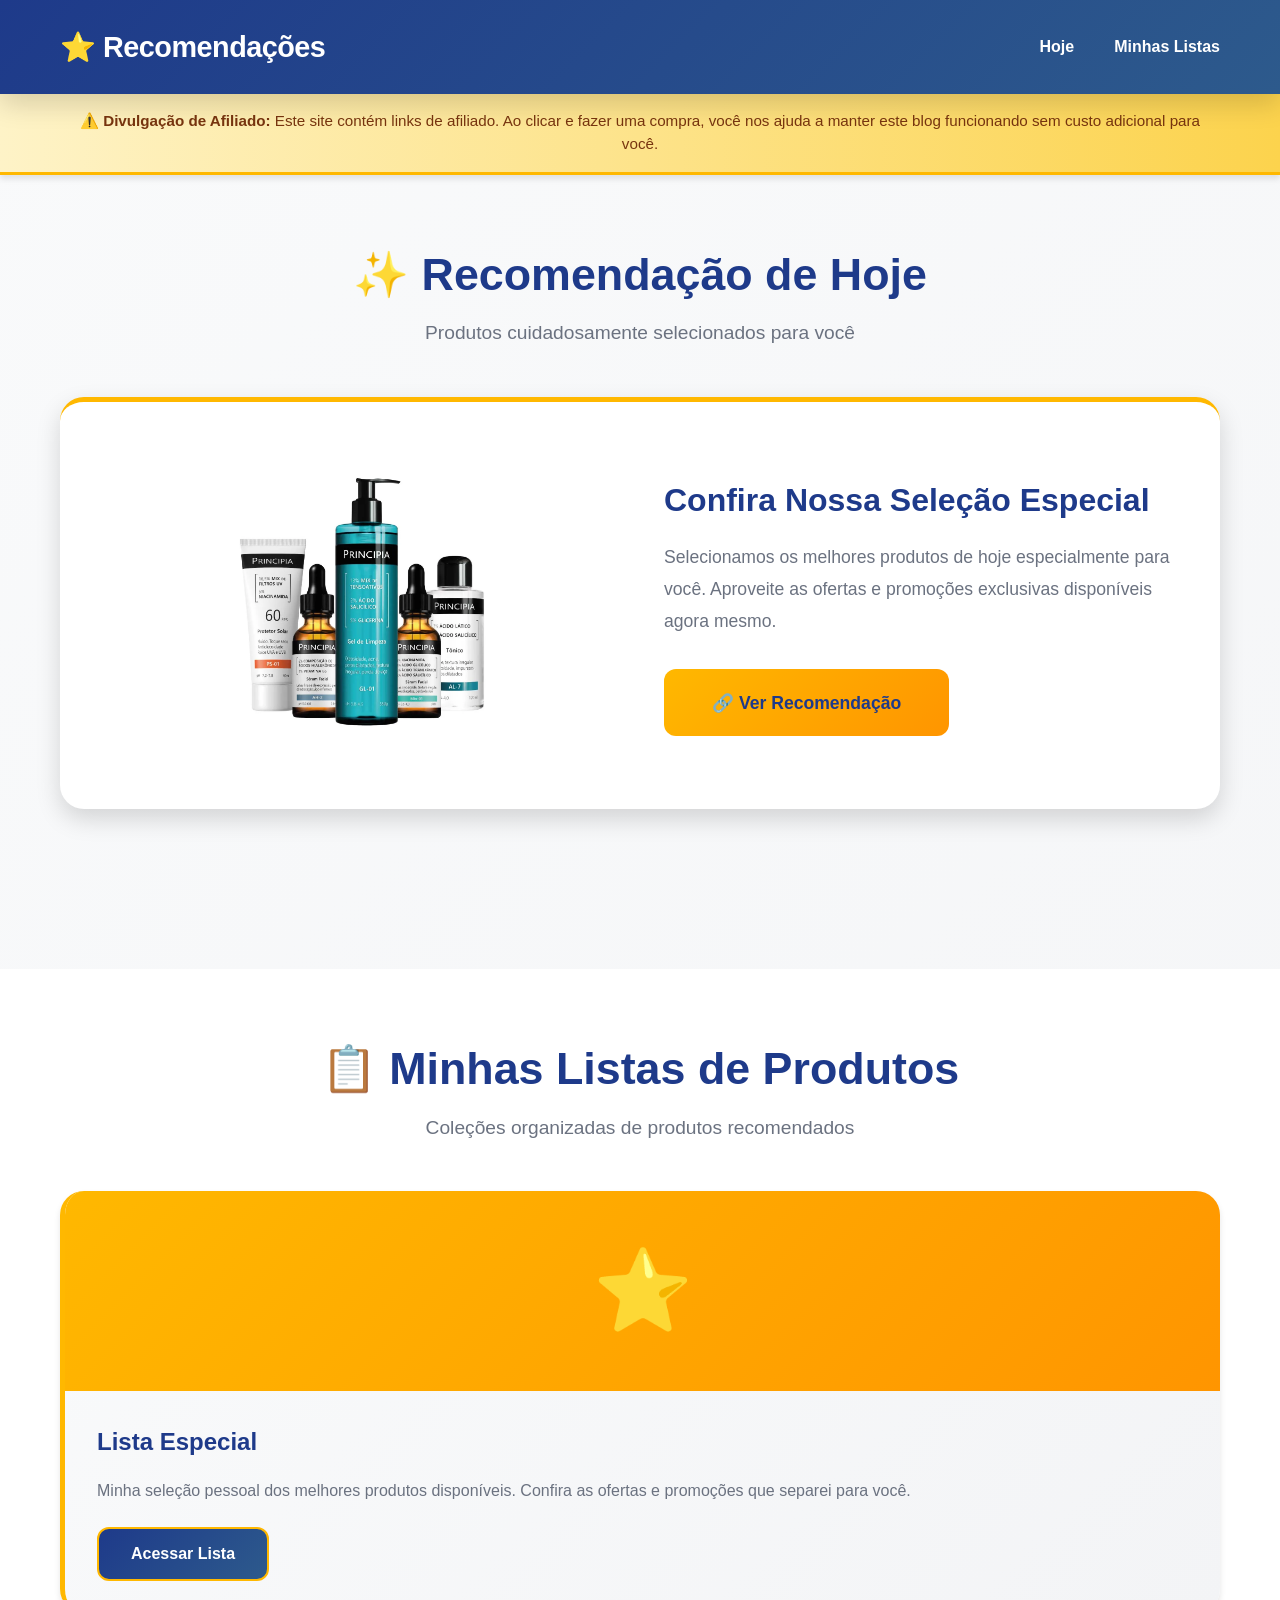
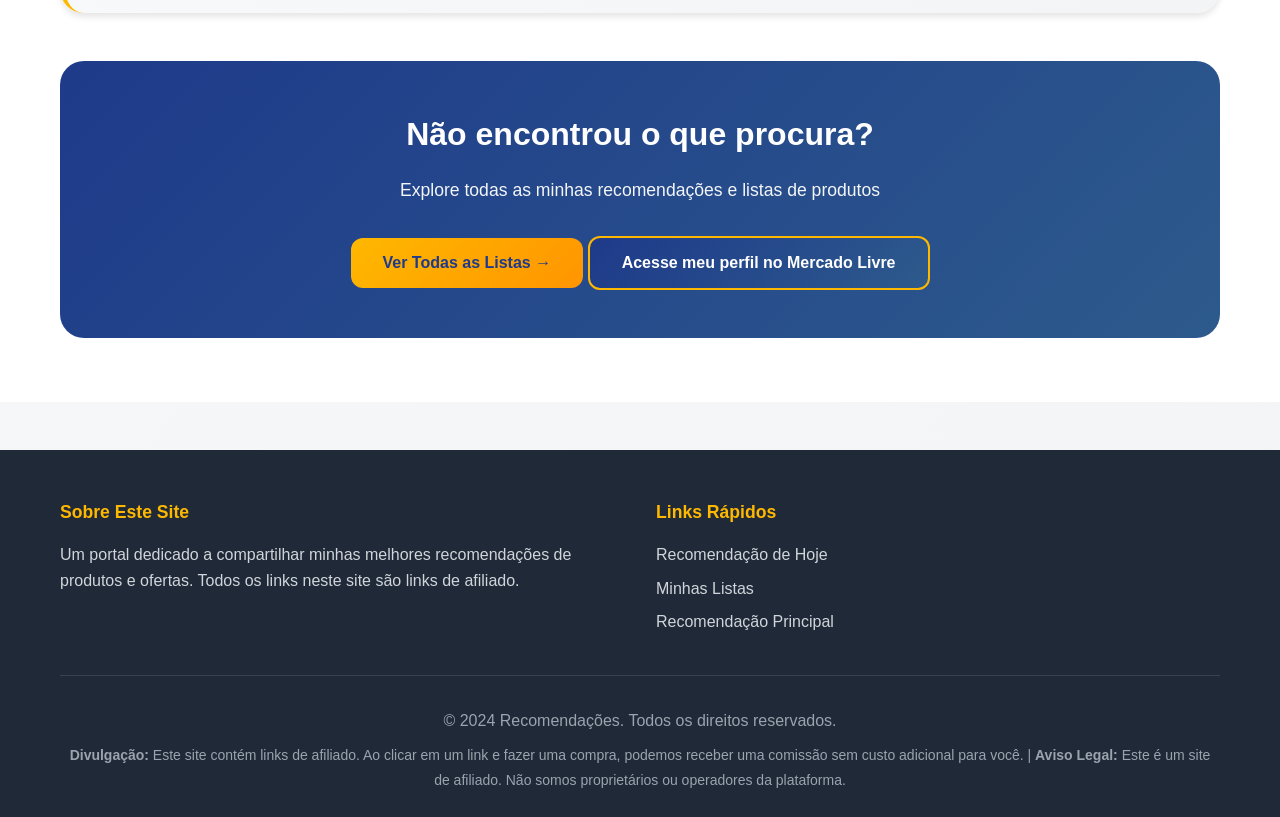
==== commit 8700ef28: "Add Mercado Livre profile link and improve SEO description" ====
--- a/index.html
+++ b/index.html
@@ -3,7 +3,7 @@
 <head>
     <meta charset="UTF-8">
     <meta name="viewport" content="width=device-width, initial-scale=1.0">
-    <meta name="description" content="Descubra as melhores recomendações de produtos e ofertas selecionadas especialmente para você.">
+    <meta name="description" content="Confira recomendações e listas de produtos selecionados, acesse ofertas no Mercado Livre e visite meu perfil.">
     <meta name="keywords" content="recomendações, produtos, ofertas, compras">
     <meta name="author" content="Recomendações">
     <title>Minhas Recomendações - Produtos Selecionados</title>
@@ -88,6 +88,9 @@
                 <a href="https://meli.la/2p8CZ9z" class="btn btn-primary" target="_blank" rel="noopener noreferrer">
                     Ver Todas as Listas →
                 </a>
+                <a href="https://meli.la/2HfrTtG" class="btn btn-secondary" target="_blank" rel="noopener noreferrer sponsored">
+                    Acesse meu perfil no Mercado Livre
+                </a>
             </div>
         </div>
     </section>
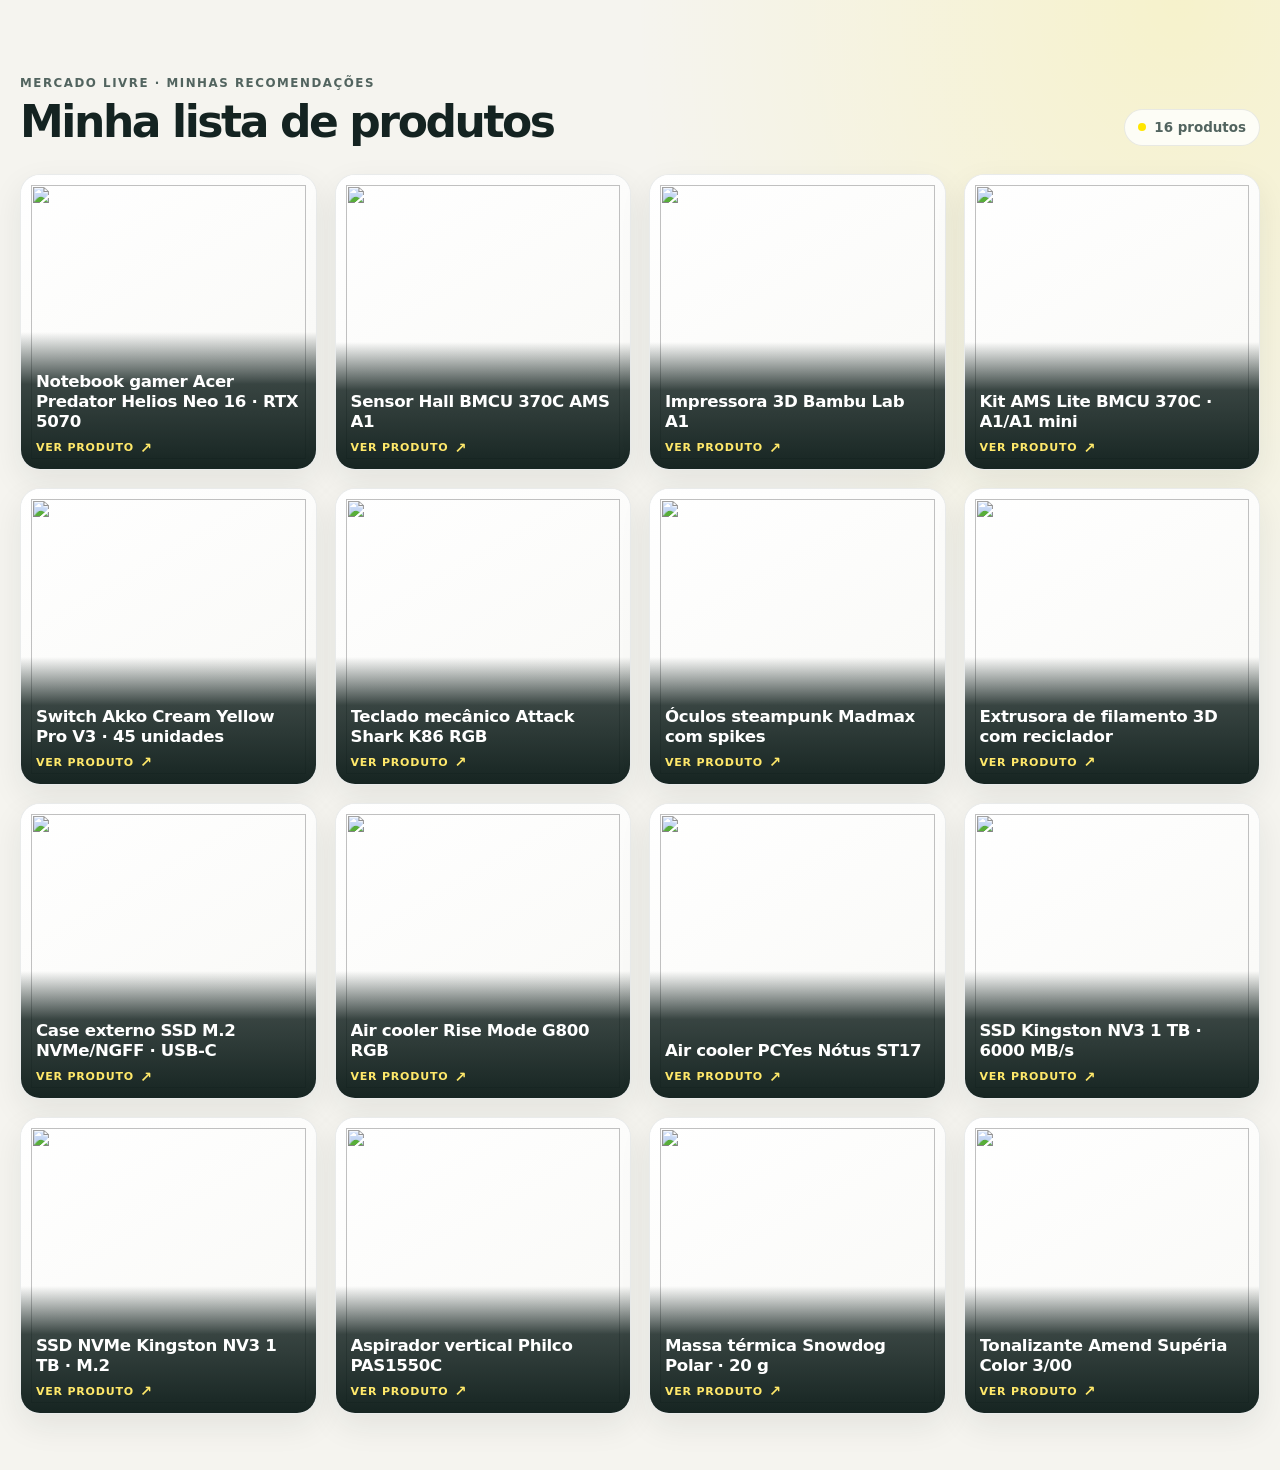
==== commit e4ed47a9: "Simplify blog into Mercado Livre product dashboard" ====
--- a/index.html
+++ b/index.html
@@ -3,122 +3,148 @@
 <head>
     <meta charset="UTF-8">
     <meta name="viewport" content="width=device-width, initial-scale=1.0">
-    <meta name="description" content="Confira recomendações e listas de produtos selecionados, acesse ofertas no Mercado Livre e visite meu perfil.">
-    <meta name="keywords" content="recomendações, produtos, ofertas, compras">
-    <meta name="author" content="Recomendações">
-    <title>Minhas Recomendações - Produtos Selecionados</title>
+    <meta name="description" content="Acesse os 16 produtos da minha lista pública do Mercado Livre.">
+    <meta name="keywords" content="Mercado Livre, produtos, lista, recomendações">
+    <meta name="author" content="Gabriel Bassani">
+    <title>Minha lista de produtos | Mercado Livre</title>
+    <link rel="canonical" href="https://gabriel-bassani-da-silva.github.io/blog-afiliados/">
+    <meta name="google-site-verification" content="ZgZePmz7FNEaEDKnZ5xlWm6Fs-QOzu2fNIuuTTjC304">
+    <meta property="og:type" content="website">
+    <meta property="og:site_name" content="Minha lista de produtos">
+    <meta property="og:title" content="Minha lista de produtos | Mercado Livre">
+    <meta property="og:description" content="Acesse os 16 produtos selecionados na minha lista do Mercado Livre.">
+    <meta property="og:url" content="https://gabriel-bassani-da-silva.github.io/blog-afiliados/">
+    <meta property="og:image" content="https://http2.mlstatic.com/D_Q_NP_2X_790330-MLA118255830771_092026-AB.webp">
+    <meta name="twitter:card" content="summary_large_image">
+    <meta name="twitter:title" content="Minha lista de produtos | Mercado Livre">
+    <meta name="twitter:description" content="Acesse os 16 produtos selecionados na minha lista do Mercado Livre.">
+    <meta name="twitter:image" content="https://http2.mlstatic.com/D_Q_NP_2X_790330-MLA118255830771_092026-AB.webp">
     <link rel="stylesheet" href="styles.css">
 </head>
 <body>
-    <!-- Navegação -->
-    <nav class="navbar">
-        <div class="container">
-            <div class="nav-brand">
-                <h1>⭐ Recomendações</h1>
+    <main class="dashboard">
+        <header class="dashboard-header">
+            <div class="header-copy">
+                <p class="eyebrow">Mercado Livre · minhas recomendações</p>
+                <h1>Minha lista de produtos</h1>
             </div>
-            <ul class="nav-menu">
-                <li><a href="#recomendacao-hoje">Hoje</a></li>
-                <li><a href="#minhas-listas">Minhas Listas</a></li>
-            </ul>
-        </div>
-    </nav>
-
-    <!-- Disclaimer de Afiliado -->
-    <div class="affiliate-disclaimer">
-        <div class="container">
-            <p><strong>⚠️ Divulgação de Afiliado:</strong> Este site contém links de afiliado. Ao clicar e fazer uma compra, você nos ajuda a manter este blog funcionando sem custo adicional para você.</p>
-        </div>
-    </div>
-
-    <!-- Recomendação de Hoje -->
-    <section id="recomendacao-hoje" class="recommendation-section">
-        <div class="container">
-            <div class="recommendation-header">
-                <h2>✨ Recomendação de Hoje</h2>
-                <p class="recommendation-subtitle">Produtos cuidadosamente selecionados para você</p>
-            </div>
-
-            <div class="recommendation-banner">
-                <div class="banner-left">
-                    <div class="product-showcase" id="mainProductShowcase">
-                        <img src="principia-kit.png" alt="Principia Kit Antiacne Avançado" class="banner-product-image" id="bannerProductImage">
-                    </div>
-                </div>
-                <div class="banner-right">
-                    <h3>Confira Nossa Seleção Especial</h3>
-                    <p>Selecionamos os melhores produtos de hoje especialmente para você. Aproveite as ofertas e promoções exclusivas disponíveis agora mesmo.</p>
-                    <div class="banner-buttons">
-                        <a href="https://meli.la/31eTvGq" class="btn btn-primary btn-large" target="_blank" rel="noopener noreferrer">
-                            🔗 Ver Recomendação
-                        </a>
-                    </div>
-                </div>
-            </div>
-
-
-        </div>
-    </section>
-
-    <!-- Minhas Listas de Produtos -->
-    <section id="minhas-listas" class="lists-section">
-        <div class="container">
-            <div class="lists-header">
-                <h2>📋 Minhas Listas de Produtos</h2>
-                <p class="lists-subtitle">Coleções organizadas de produtos recomendados</p>
-            </div>
-
-            <div class="lists-grid">
-                <div class="list-card">
-                    <div class="list-image">
-                        <div class="list-icon">⭐</div>
-                    </div>
-                    <div class="list-content">
-                        <h3>Lista Especial</h3>
-                        <p>Minha seleção pessoal dos melhores produtos disponíveis. Confira as ofertas e promoções que separei para você.</p>
-                        <a href="https://meli.la/2p8CZ9z" class="btn btn-secondary" target="_blank" rel="noopener noreferrer">
-                            Acessar Lista
-                        </a>
-                    </div>
-                </div>
-            </div>
-
-            <div class="cta-section">
-                <h3>Não encontrou o que procura?</h3>
-                <p>Explore todas as minhas recomendações e listas de produtos</p>
-                <a href="https://meli.la/2p8CZ9z" class="btn btn-primary" target="_blank" rel="noopener noreferrer">
-                    Ver Todas as Listas →
-                </a>
-                <a href="https://meli.la/2HfrTtG" class="btn btn-secondary" target="_blank" rel="noopener noreferrer sponsored">
-                    Acesse meu perfil no Mercado Livre
-                </a>
-            </div>
-        </div>
-    </section>
-
-    <!-- Footer -->
-    <footer class="footer">
-        <div class="container">
-            <div class="footer-content">
-                <div class="footer-section">
-                    <h4>Sobre Este Site</h4>
-                    <p>Um portal dedicado a compartilhar minhas melhores recomendações de produtos e ofertas. Todos os links neste site são links de afiliado.</p>
-                </div>
-                <div class="footer-section">
-                    <h4>Links Rápidos</h4>
-                    <ul>
-                        <li><a href="#recomendacao-hoje">Recomendação de Hoje</a></li>
-                        <li><a href="#minhas-listas">Minhas Listas</a></li>
-                        <li><a href="https://meli.la/31eTvGq" target="_blank" rel="noopener noreferrer">Recomendação Principal</a></li>
-                    </ul>
-                </div>
-            </div>
-            <div class="footer-bottom">
-                <p>&copy; 2024 Recomendações. Todos os direitos reservados.</p>
-                <p><small><strong>Divulgação:</strong> Este site contém links de afiliado. Ao clicar em um link e fazer uma compra, podemos receber uma comissão sem custo adicional para você. | <strong>Aviso Legal:</strong> Este é um site de afiliado. Não somos proprietários ou operadores da plataforma.</small></p>
-            </div>
-        </div>
-    </footer>
-
-    <script src="script.js"></script>
+            <span class="product-count">16 produtos</span>
+        </header>
+        <section class="products-grid" aria-label="Produtos da minha lista do Mercado Livre">
+            <a class="product-tile" href="https://www.mercadolivre.com.br/notebook-gamer-acer-predator-helios-neo-16-ia-com-placa-nvidia-geforce-rtx-5070-8gb-processador-intel-core-ultra-7-16gb-ram-ddr5-512gb-ssd-tela-16-wqxga-240hz-ips-windows-11-phn16-73-76tf/p/MLB63112463?matt_event_ts=1793274498929&amp;matt_d2id=d00a8bb7-1295-41f9-bf2d-12b05ae4138d&amp;matt_tracing_id=25f89401-6946-4dbb-bded-f363af56b3d7#polycard_client=social-profile-middleend&amp;source=lists&amp;type=product&amp;tracking_id=f9908eb7-f758-45f4-b58f-4dbf85721888&amp;wid=MLB4368314465&amp;sid=storefronts" target="_blank" rel="sponsored noopener noreferrer" data-product-link data-product-name="Notebook gamer Acer Predator Helios Neo 16 · RTX 5070" aria-label="Abrir no Mercado Livre: Notebook Gamer Acer Predator Helios Neo 16 Ia Com Placa Nvidia Geforce Rtx 5070 8gb Processador Intel Core Ultra 7 16gb Ram Ddr5 512gb Ssd Tela 16 Wqxga 240hz Ips Windows 11 Phn16-73-76tf Preto" title="Notebook Gamer Acer Predator Helios Neo 16 Ia Com Placa Nvidia Geforce Rtx 5070 8gb Processador Intel Core Ultra 7 16gb Ram Ddr5 512gb Ssd Tela 16 Wqxga 240hz Ips Windows 11 Phn16-73-76tf Preto">
+                <img class="product-image" src="https://http2.mlstatic.com/D_Q_NP_2X_790330-MLA118255830771_092026-AB.webp" alt="" loading="lazy" decoding="async">
+                <span class="product-caption">
+                    <h2>Notebook gamer Acer Predator Helios Neo 16 · RTX 5070</h2>
+                    <span class="open-label">Ver produto</span>
+                </span>
+            </a>
+            <a class="product-tile" href="https://www.mercadolivre.com.br/bmcu-370c-ams-a1-hall-sensor-buffer-bidirecional-excelente1/p/MLB2108445379?matt_event_ts=1793274498929&amp;matt_d2id=d00a8bb7-1295-41f9-bf2d-12b05ae4138d&amp;matt_tracing_id=25f89401-6946-4dbb-bded-f363af56b3d7#polycard_client=social-profile-middleend&amp;source=lists&amp;type=product&amp;tracking_id=f9908eb7-f758-45f4-b58f-4dbf85721888&amp;wid=MLB5299123315&amp;sid=storefronts" target="_blank" rel="sponsored noopener noreferrer" data-product-link data-product-name="Sensor Hall BMCU 370C AMS A1" aria-label="Abrir no Mercado Livre: Bmcu 370c Ams A1 Hall Sensor Buffer Bidirecional Excelente1" title="Bmcu 370c Ams A1 Hall Sensor Buffer Bidirecional Excelente1">
+                <img class="product-image" src="https://http2.mlstatic.com/D_Q_NP_2X_818934-CBT118471215673_092026-AB.webp" alt="" loading="lazy" decoding="async">
+                <span class="product-caption">
+                    <h2>Sensor Hall BMCU 370C AMS A1</h2>
+                    <span class="open-label">Ver produto</span>
+                </span>
+            </a>
+            <a class="product-tile" href="https://www.mercadolivre.com.br/impressora-3d-bambu-lab-fdm-aberta-a1-cinza/p/MLB45248118?matt_event_ts=1793274498929&amp;matt_d2id=d00a8bb7-1295-41f9-bf2d-12b05ae4138d&amp;matt_tracing_id=25f89401-6946-4dbb-bded-f363af56b3d7#polycard_client=social-profile-middleend&amp;source=lists&amp;type=product&amp;tracking_id=f9908eb7-f758-45f4-b58f-4dbf85721888&amp;wid=MLB5180090227&amp;sid=storefronts" target="_blank" rel="sponsored noopener noreferrer" data-product-link data-product-name="Impressora 3D Bambu Lab A1" aria-label="Abrir no Mercado Livre: Impressora 3d Bambu Lab Fdm Aberta A1 Cinza 127/220v Branco" title="Impressora 3d Bambu Lab Fdm Aberta A1 Cinza 127/220v Branco">
+                <img class="product-image" src="https://http2.mlstatic.com/D_Q_NP_2X_919139-MLA99970193365_112025-AB.webp" alt="" loading="lazy" decoding="async">
+                <span class="product-caption">
+                    <h2>Impressora 3D Bambu Lab A1</h2>
+                    <span class="open-label">Ver produto</span>
+                </span>
+            </a>
+            <a class="product-tile" href="https://www.mercadolivre.com.br/-kit-bmcu-370c-ams-lite-bmcu370c-sensor-de-excelente2/p/MLB2082045692?matt_event_ts=1793274498929&amp;matt_d2id=d00a8bb7-1295-41f9-bf2d-12b05ae4138d&amp;matt_tracing_id=25f89401-6946-4dbb-bded-f363af56b3d7#polycard_client=social-profile-middleend&amp;source=lists&amp;type=product&amp;tracking_id=f9908eb7-f758-45f4-b58f-4dbf85721888&amp;wid=MLB5097981671&amp;sid=storefronts" target="_blank" rel="sponsored noopener noreferrer" data-product-link data-product-name="Kit AMS Lite BMCU 370C · A1/A1 mini" aria-label="Abrir no Mercado Livre: A1/a1mini3d Bmcu 370c Ams Lite Bmcu370c Recarga Excelente1" title="A1/a1mini3d Bmcu 370c Ams Lite Bmcu370c Recarga Excelente1">
+                <img class="product-image" src="https://http2.mlstatic.com/D_Q_NP_2X_626508-CBT111235112112_052026-AB.webp" alt="" loading="lazy" decoding="async">
+                <span class="product-caption">
+                    <h2>Kit AMS Lite BMCU 370C · A1/A1 mini</h2>
+                    <span class="open-label">Ver produto</span>
+                </span>
+            </a>
+            <a class="product-tile" href="https://www.mercadolivre.com.br/switch-para-teclado-mecanico-akko-cream-yellow-pro-v3-linear-45-unidades/p/MLB27397150?matt_event_ts=1793274498929&amp;matt_d2id=d00a8bb7-1295-41f9-bf2d-12b05ae4138d&amp;matt_tracing_id=25f89401-6946-4dbb-bded-f363af56b3d7#polycard_client=social-profile-middleend&amp;source=lists&amp;type=product&amp;tracking_id=f9908eb7-f758-45f4-b58f-4dbf85721888&amp;wid=MLB7771524604&amp;sid=storefronts" target="_blank" rel="sponsored noopener noreferrer" data-product-link data-product-name="Switch Akko Cream Yellow Pro V3 · 45 unidades" aria-label="Abrir no Mercado Livre: Switch Para Teclado Mecânico Akko Cream Yellow Pro V3 Linear 45 Unidades" title="Switch Para Teclado Mecânico Akko Cream Yellow Pro V3 Linear 45 Unidades">
+                <img class="product-image" src="https://http2.mlstatic.com/D_Q_NP_2X_996991-MLA95400079362_102025-AB.webp" alt="" loading="lazy" decoding="async">
+                <span class="product-caption">
+                    <h2>Switch Akko Cream Yellow Pro V3 · 45 unidades</h2>
+                    <span class="open-label">Ver produto</span>
+                </span>
+            </a>
+            <a class="product-tile" href="https://www.mercadolivre.com.br/teclado-gamer-mecanico-sem-fio-tri-mode-bluetooth-24g-usb-c-attack-shark-k86-rgb-cinza/p/MLB33796344?matt_event_ts=1793274498929&amp;matt_d2id=d00a8bb7-1295-41f9-bf2d-12b05ae4138d&amp;matt_tracing_id=25f89401-6946-4dbb-bded-f363af56b3d7#polycard_client=social-profile-middleend&amp;source=lists&amp;type=product&amp;tracking_id=f9908eb7-f758-45f4-b58f-4dbf85721888&amp;wid=MLB7187021364&amp;sid=storefronts" target="_blank" rel="sponsored noopener noreferrer" data-product-link data-product-name="Teclado mecânico Attack Shark K86 RGB" aria-label="Abrir no Mercado Livre: Teclado Mecânico Attack Shark K86 Rgb Cinza Inglês Us" title="Teclado Mecânico Attack Shark K86 Rgb Cinza Inglês Us">
+                <img class="product-image" src="https://http2.mlstatic.com/D_Q_NP_2X_892132-MLA118570816402_102026-AB.webp" alt="" loading="lazy" decoding="async">
+                <span class="product-caption">
+                    <h2>Teclado mecânico Attack Shark K86 RGB</h2>
+                    <span class="open-label">Ver produto</span>
+                </span>
+            </a>
+            <a class="product-tile" href="https://www.mercadolivre.com.br/oculos-steampunk-madmax-spikes-removiveis-lente-fume-uv-protecao/p/MLB24518134?matt_event_ts=1793274498929&amp;matt_d2id=d00a8bb7-1295-41f9-bf2d-12b05ae4138d&amp;matt_tracing_id=25f89401-6946-4dbb-bded-f363af56b3d7#polycard_client=social-profile-middleend&amp;source=lists&amp;type=product&amp;tracking_id=f9908eb7-f758-45f4-b58f-4dbf85721888&amp;wid=MLB3883721894&amp;sid=storefronts" target="_blank" rel="sponsored noopener noreferrer" data-product-link data-product-name="Óculos steampunk Madmax com spikes" aria-label="Abrir no Mercado Livre: Óculos Steampunk Madmax Spikes Removíveis Lente Fumê Uv Proteção Cobre / Bronze" title="Óculos Steampunk Madmax Spikes Removíveis Lente Fumê Uv Proteção Cobre / Bronze">
+                <img class="product-image" src="https://http2.mlstatic.com/D_Q_NP_2X_692034-MLU77167396202_072024-AB.webp" alt="" loading="lazy" decoding="async">
+                <span class="product-caption">
+                    <h2>Óculos steampunk Madmax com spikes</h2>
+                    <span class="open-label">Ver produto</span>
+                </span>
+            </a>
+            <a class="product-tile" href="https://www.mercadolivre.com.br/maquina-extrusora-de-filamento-3d-reciclador-de-material/p/MLB2083230445?matt_event_ts=1793274498929&amp;matt_d2id=d00a8bb7-1295-41f9-bf2d-12b05ae4138d&amp;matt_tracing_id=25f89401-6946-4dbb-bded-f363af56b3d7#polycard_client=social-profile-middleend&amp;source=lists&amp;type=product&amp;tracking_id=f9908eb7-f758-45f4-b58f-4dbf85721888&amp;wid=MLB7877906034&amp;sid=storefronts" target="_blank" rel="sponsored noopener noreferrer" data-product-link data-product-name="Extrusora de filamento 3D com reciclador" aria-label="Abrir no Mercado Livre: Máquina Extrusora De Filamento 3d Com Reciclagem De Material" title="Máquina Extrusora De Filamento 3d Com Reciclagem De Material">
+                <img class="product-image" src="https://http2.mlstatic.com/D_Q_NP_2X_900345-CBT118465210152_102026-AB.webp" alt="" loading="lazy" decoding="async">
+                <span class="product-caption">
+                    <h2>Extrusora de filamento 3D com reciclador</h2>
+                    <span class="open-label">Ver produto</span>
+                </span>
+            </a>
+            <a class="product-tile" href="https://www.mercadolivre.com.br/case-externo-para-ssd-m2-nvme-e-ngff-usb-c-cinza/p/MLB2026996825?matt_event_ts=1793274498929&amp;matt_d2id=d00a8bb7-1295-41f9-bf2d-12b05ae4138d&amp;matt_tracing_id=25f89401-6946-4dbb-bded-f363af56b3d7#polycard_client=social-profile-middleend&amp;source=lists&amp;type=product&amp;tracking_id=f9908eb7-f758-45f4-b58f-4dbf85721888&amp;wid=MLB4672926211&amp;sid=storefronts" target="_blank" rel="sponsored noopener noreferrer" data-product-link data-product-name="Case externo SSD M.2 NVMe/NGFF · USB-C" aria-label="Abrir no Mercado Livre: Case Externo Para Ssd M.2 Nvme E Ngff Usb-c Cinza" title="Case Externo Para Ssd M.2 Nvme E Ngff Usb-c Cinza">
+                <img class="product-image" src="https://http2.mlstatic.com/D_Q_NP_2X_721410-CBT110624918880_052026-AB.webp" alt="" loading="lazy" decoding="async">
+                <span class="product-caption">
+                    <h2>Case externo SSD M.2 NVMe/NGFF · USB-C</h2>
+                    <span class="open-label">Ver produto</span>
+                </span>
+            </a>
+            <a class="product-tile" href="https://www.mercadolivre.com.br/air-cooler-rise-mode-g800-rgb-pwm-processador-cpu-intel-amd/p/MLB32486547?matt_event_ts=1793274498929&amp;matt_d2id=d00a8bb7-1295-41f9-bf2d-12b05ae4138d&amp;matt_tracing_id=25f89401-6946-4dbb-bded-f363af56b3d7#polycard_client=social-profile-middleend&amp;source=lists&amp;type=product&amp;tracking_id=f9908eb7-f758-45f4-b58f-4dbf85721888&amp;wid=MLB6716642496&amp;sid=storefronts" target="_blank" rel="sponsored noopener noreferrer" data-product-link data-product-name="Air cooler Rise Mode G800 RGB" aria-label="Abrir no Mercado Livre: Air Cooler Rise Mode G800 Rgb Pwm Processador Cpu Intel Amd" title="Air Cooler Rise Mode G800 Rgb Pwm Processador Cpu Intel Amd">
+                <img class="product-image" src="https://http2.mlstatic.com/D_Q_NP_2X_766201-MLA115012782277_072026-AB.webp" alt="" loading="lazy" decoding="async">
+                <span class="product-caption">
+                    <h2>Air cooler Rise Mode G800 RGB</h2>
+                    <span class="open-label">Ver produto</span>
+                </span>
+            </a>
+            <a class="product-tile" href="https://www.mercadolivre.com.br/air-cooler-pcyes-notus-st17-92mm-intel-2200rpm-458-cfm-65w/p/MLB45692402?matt_event_ts=1793274498929&amp;matt_d2id=d00a8bb7-1295-41f9-bf2d-12b05ae4138d&amp;matt_tracing_id=25f89401-6946-4dbb-bded-f363af56b3d7#polycard_client=social-profile-middleend&amp;source=lists&amp;type=product&amp;tracking_id=f9908eb7-f758-45f4-b58f-4dbf85721888&amp;wid=MLB5479896861&amp;sid=storefronts" target="_blank" rel="sponsored noopener noreferrer" data-product-link data-product-name="Air cooler PCYes Nótus ST17" aria-label="Abrir no Mercado Livre: Air Cooler Pcyes Nótus St17 92mm Intel 2200rpm 45.8 Cfm 65w Preto" title="Air Cooler Pcyes Nótus St17 92mm Intel 2200rpm 45.8 Cfm 65w Preto">
+                <img class="product-image" src="https://http2.mlstatic.com/D_Q_NP_2X_734964-MLA100025384623_122025-AB.webp" alt="" loading="lazy" decoding="async">
+                <span class="product-caption">
+                    <h2>Air cooler PCYes Nótus ST17</h2>
+                    <span class="open-label">Ver produto</span>
+                </span>
+            </a>
+            <a class="product-tile" href="https://www.mercadolivre.com.br/ssd-kingston-nv3-1tb-m2-2280-pcie-40-nvme-6000-mbs/p/MLB39766120?matt_event_ts=1793274498929&amp;matt_d2id=d00a8bb7-1295-41f9-bf2d-12b05ae4138d&amp;matt_tracing_id=25f89401-6946-4dbb-bded-f363af56b3d7#polycard_client=social-profile-middleend&amp;source=lists&amp;type=product&amp;tracking_id=f9908eb7-f758-45f4-b58f-4dbf85721888&amp;wid=MLB4051007045&amp;sid=storefronts" target="_blank" rel="sponsored noopener noreferrer" data-product-link data-product-name="SSD Kingston NV3 1 TB · 6000 MB/s" aria-label="Abrir no Mercado Livre: Ssd Kingston Nv3 1tb M.2 2280 Pcie 4.0 Nvme 6000 Mb/s Azul-escuro" title="Ssd Kingston Nv3 1tb M.2 2280 Pcie 4.0 Nvme 6000 Mb/s Azul-escuro">
+                <img class="product-image" src="https://http2.mlstatic.com/D_Q_NP_2X_930129-MLU78451929490_082024-AB.webp" alt="" loading="lazy" decoding="async">
+                <span class="product-caption">
+                    <h2>SSD Kingston NV3 1 TB · 6000 MB/s</h2>
+                    <span class="open-label">Ver produto</span>
+                </span>
+            </a>
+            <a class="product-tile" href="https://www.mercadolivre.com.br/ssd-nvme-kingston-1tb-nv3-m2-2280-pcie-40-nf-e-cor-ssd-nvme-m2-2280-kingston-1tb/p/MLB50957106?matt_event_ts=1793274498929&amp;matt_d2id=d00a8bb7-1295-41f9-bf2d-12b05ae4138d&amp;matt_tracing_id=25f89401-6946-4dbb-bded-f363af56b3d7#polycard_client=social-profile-middleend&amp;source=lists&amp;type=product&amp;tracking_id=f9908eb7-f758-45f4-b58f-4dbf85721888&amp;wid=MLB4683956775&amp;sid=storefronts" target="_blank" rel="sponsored noopener noreferrer" data-product-link data-product-name="SSD NVMe Kingston NV3 1 TB · M.2" aria-label="Abrir no Mercado Livre: Ssd Nvme Kingston 1tb Nv3 M.2 2280 Pcie 4.0 Nf-e Cor Ssd Nvme M.2 2280 Kingston 1tb" title="Ssd Nvme Kingston 1tb Nv3 M.2 2280 Pcie 4.0 Nf-e Cor Ssd Nvme M.2 2280 Kingston 1tb">
+                <img class="product-image" src="https://http2.mlstatic.com/D_Q_NP_2X_763811-MLA100010597069_122025-AB.webp" alt="" loading="lazy" decoding="async">
+                <span class="product-caption">
+                    <h2>SSD NVMe Kingston NV3 1 TB · M.2</h2>
+                    <span class="open-label">Ver produto</span>
+                </span>
+            </a>
+            <a class="product-tile" href="https://www.mercadolivre.com.br/aspirador-de-po-vertical-2-em-1-1400w-philco-pas1550c-cor-cinza/p/MLB24171276?matt_event_ts=1793274498929&amp;matt_d2id=d00a8bb7-1295-41f9-bf2d-12b05ae4138d&amp;matt_tracing_id=25f89401-6946-4dbb-bded-f363af56b3d7#polycard_client=social-profile-middleend&amp;source=lists&amp;type=product&amp;tracking_id=f9908eb7-f758-45f4-b58f-4dbf85721888&amp;wid=MLB4125138221&amp;sid=storefronts" target="_blank" rel="sponsored noopener noreferrer" data-product-link data-product-name="Aspirador vertical Philco PAS1550C" aria-label="Abrir no Mercado Livre: Aspirador De Pó Vertical 2 Em 1 1400w Philco Pas1550c Cor Cinza 127v" title="Aspirador De Pó Vertical 2 Em 1 1400w Philco Pas1550c Cor Cinza 127v">
+                <img class="product-image" src="https://http2.mlstatic.com/D_Q_NP_2X_905776-MLA99524594578_122025-AB.webp" alt="" loading="lazy" decoding="async">
+                <span class="product-caption">
+                    <h2>Aspirador vertical Philco PAS1550C</h2>
+                    <span class="open-label">Ver produto</span>
+                </span>
+            </a>
+            <a class="product-tile" href="https://www.mercadolivre.com.br/massa-termica-snowdog-polar-moldavel-de-20g-para-placa-de-video-pc-e-consoles/p/MLB41736177?matt_event_ts=1793274498929&amp;matt_d2id=d00a8bb7-1295-41f9-bf2d-12b05ae4138d&amp;matt_tracing_id=25f89401-6946-4dbb-bded-f363af56b3d7#polycard_client=social-profile-middleend&amp;source=lists&amp;type=product&amp;tracking_id=f9908eb7-f758-45f4-b58f-4dbf85721888&amp;wid=MLB4086270387&amp;sid=storefronts" target="_blank" rel="sponsored noopener noreferrer" data-product-link data-product-name="Massa térmica Snowdog Polar · 20 g" aria-label="Abrir no Mercado Livre: Massa Térmica Snowdog Polar Moldável De 20g Para Placa De Vídeo, Pc E Consoles Cinza" title="Massa Térmica Snowdog Polar Moldável De 20g Para Placa De Vídeo, Pc E Consoles Cinza">
+                <img class="product-image" src="https://http2.mlstatic.com/D_Q_NP_2X_668327-MLA114331936546_082026-AB.webp" alt="" loading="lazy" decoding="async">
+                <span class="product-caption">
+                    <h2>Massa térmica Snowdog Polar · 20 g</h2>
+                    <span class="open-label">Ver produto</span>
+                </span>
+            </a>
+            <a class="product-tile" href="https://www.mercadolivre.com.br/tonalizante-amend-superia-color-300/p/MLB58848590?matt_event_ts=1793274498929&amp;matt_d2id=d00a8bb7-1295-41f9-bf2d-12b05ae4138d&amp;matt_tracing_id=25f89401-6946-4dbb-bded-f363af56b3d7#polycard_client=social-profile-middleend&amp;source=lists&amp;type=product&amp;tracking_id=f9908eb7-f758-45f4-b58f-4dbf85721888&amp;wid=MLB4039479647&amp;sid=storefronts" target="_blank" rel="sponsored noopener noreferrer" data-product-link data-product-name="Tonalizante Amend Supéria Color 3/00" aria-label="Abrir no Mercado Livre: Tonalizante Amend Supéria Color 300 3/00" title="Tonalizante Amend Supéria Color 300 3/00">
+                <img class="product-image" src="https://http2.mlstatic.com/D_Q_NP_2X_649877-MLA99581074198_122025-AB.webp" alt="" loading="lazy" decoding="async">
+                <span class="product-caption">
+                    <h2>Tonalizante Amend Supéria Color 3/00</h2>
+                    <span class="open-label">Ver produto</span>
+                </span>
+            </a>
+        </section>
+    </main>
+    <script src="script.js" defer></script>
 </body>
 </html>
--- a/styles.css
+++ b/styles.css
@@ -1,519 +1,255 @@
-/* Reset e Variáveis */
 * {
+    box-sizing: border-box;
+}
+
+:root {
+    color-scheme: light;
+    --ink: #142321;
+    --muted: #62716d;
+    --paper: #f5f4ef;
+    --surface: #ffffff;
+    --line: rgba(20, 35, 33, 0.09);
+    --yellow: #ffe600;
+    --green: #163b35;
+    --shadow: 0 12px 32px rgba(20, 35, 33, 0.08);
+    --shadow-hover: 0 22px 44px rgba(20, 35, 33, 0.16);
+}
+
+html {
+    min-width: 320px;
+    min-height: 100%;
+    background: var(--paper);
+}
+
+body {
+    min-height: 100vh;
     margin: 0;
-    padding: 0;
-    box-sizing: border-box;
-}
-
-:root {
-    --primary-color: #FFB800;
-    --primary-dark: #FF9500;
-    --secondary-color: #1E3A8A;
-    --secondary-light: #2D5A8C;
-    --text-dark: #1F2937;
-    --text-light: #6B7280;
-    --bg-light: #F9FAFB;
-    --bg-white: #FFFFFF;
-    --border-color: #E5E7EB;
-    --shadow: 0 4px 6px rgba(0, 0, 0, 0.1);
-    --shadow-lg: 0 10px 25px rgba(0, 0, 0, 0.15);
-    --shadow-xl: 0 20px 40px rgba(0, 0, 0, 0.2);
-}
-
-html {
-    scroll-behavior: smooth;
-}
-
-body {
-    font-family: 'Segoe UI', Tahoma, Geneva, Verdana, sans-serif;
-    color: var(--text-dark);
-    line-height: 1.6;
-    background: linear-gradient(135deg, #F9FAFB 0%, #F3F4F6 100%);
-}
-
-.container {
-    max-width: 1200px;
+    color: var(--ink);
+    background:
+        radial-gradient(ellipse at 92% 0%, rgba(255, 230, 0, 0.15), transparent 34rem),
+        var(--paper);
+    font-family: Inter, ui-sans-serif, system-ui, -apple-system, BlinkMacSystemFont, "Segoe UI", sans-serif;
+    -webkit-font-smoothing: antialiased;
+}
+
+.dashboard {
+    width: min(1240px, calc(100% - 40px));
     margin: 0 auto;
-    padding: 0 20px;
-}
-
-/* Disclaimer de Afiliado */
-.affiliate-disclaimer {
-    background: linear-gradient(90deg, #FEF3C7 0%, #FCD34D 100%);
-    border-bottom: 3px solid var(--primary-color);
-    padding: 1rem 2rem;
-    color: #78350F;
-    font-size: 0.95rem;
-    text-align: center;
+    padding: clamp(32px, 6vw, 76px) 0 56px;
+}
+
+.dashboard-header {
+    display: flex;
+    align-items: end;
+    justify-content: space-between;
+    gap: 20px;
+    margin: 0 0 28px;
+}
+
+.header-copy {
+    min-width: 0;
+}
+
+.eyebrow {
+    margin: 0 0 8px;
+    color: #52645f;
+    font-size: 0.74rem;
+    font-weight: 800;
+    letter-spacing: 0.13em;
+    line-height: 1.3;
+    text-transform: uppercase;
+}
+
+h1 {
+    margin: 0;
+    font-size: clamp(1.8rem, 4vw, 2.75rem);
+    font-weight: 780;
+    letter-spacing: -0.055em;
+    line-height: 1.05;
+}
+
+.product-count {
+    display: inline-flex;
+    flex: 0 0 auto;
+    align-items: center;
+    gap: 8px;
+    padding: 10px 13px;
+    border: 1px solid var(--line);
+    border-radius: 999px;
+    background: rgba(255, 255, 255, 0.8);
+    color: #52645f;
+    font-size: 0.84rem;
+    font-weight: 650;
+    white-space: nowrap;
+}
+
+.product-count::before {
+    width: 8px;
+    height: 8px;
+    border-radius: 50%;
+    background: var(--yellow);
+    content: "";
+}
+
+.products-grid {
+    display: grid;
+    grid-template-columns: repeat(4, minmax(0, 1fr));
+    gap: 18px;
+}
+
+.product-tile {
+    position: relative;
+    display: block;
+    overflow: hidden;
+    aspect-ratio: 1 / 1;
+    border: 1px solid var(--line);
+    border-radius: 20px;
+    background: var(--surface);
     box-shadow: var(--shadow);
-}
-
-.affiliate-disclaimer p {
-    margin: 0;
-    line-height: 1.5;
-}
-
-/* Navegação */
-.navbar {
-    background: linear-gradient(135deg, var(--secondary-color) 0%, var(--secondary-light) 100%);
     color: white;
-    padding: 1.5rem 0;
-    position: sticky;
-    top: 0;
-    z-index: 100;
-    box-shadow: var(--shadow-lg);
-}
-
-.navbar .container {
-    display: flex;
-    justify-content: space-between;
-    align-items: center;
-}
-
-.nav-brand h1 {
-    font-size: 1.8rem;
-    font-weight: 700;
-    letter-spacing: -0.5px;
-}
-
-.nav-menu {
-    display: flex;
-    list-style: none;
-    gap: 2.5rem;
-}
-
-.nav-menu a {
-    color: white;
+    isolation: isolate;
     text-decoration: none;
-    transition: all 0.3s ease;
-    font-weight: 600;
-    font-size: 1rem;
-    position: relative;
-}
-
-.nav-menu a:hover {
-    color: var(--primary-color);
-}
-
-.nav-menu a::after {
-    content: '';
+    transform: translateZ(0);
+    transition: transform 180ms ease, box-shadow 180ms ease, border-color 180ms ease;
+}
+
+.product-tile:hover {
+    z-index: 1;
+    border-color: rgba(22, 59, 53, 0.22);
+    box-shadow: var(--shadow-hover);
+    transform: translateY(-5px);
+}
+
+.product-tile:focus-visible {
+    outline: 4px solid var(--yellow);
+    outline-offset: 4px;
+}
+
+.product-image {
     position: absolute;
-    bottom: -5px;
-    left: 0;
-    width: 0;
-    height: 2px;
-    background-color: var(--primary-color);
-    transition: width 0.3s ease;
-}
-
-.nav-menu a:hover::after {
-    width: 100%;
-}
-
-/* Botões */
-.btn {
-    display: inline-block;
-    padding: 0.75rem 2rem;
-    border-radius: 0.75rem;
-    text-decoration: none;
-    font-weight: 600;
-    transition: all 0.3s ease;
-    border: none;
-    cursor: pointer;
-    font-size: 1rem;
-    text-align: center;
-}
-
-.btn-large {
-    padding: 1.2rem 3rem;
-    font-size: 1.1rem;
-}
-
-.btn-primary {
-    background: linear-gradient(135deg, var(--primary-color) 0%, var(--primary-dark) 100%);
-    color: var(--secondary-color);
-}
-
-.btn-primary:hover {
-    transform: translateY(-3px);
-    box-shadow: var(--shadow-xl);
-}
-
-.btn-secondary {
-    background: linear-gradient(135deg, var(--secondary-color) 0%, var(--secondary-light) 100%);
-    color: white;
-    border: 2px solid var(--primary-color);
-}
-
-.btn-secondary:hover {
-    transform: translateY(-3px);
-    box-shadow: var(--shadow-xl);
-    background: linear-gradient(135deg, var(--secondary-light) 0%, var(--secondary-color) 100%);
-}
-
-/* Seção de Recomendação */
-.recommendation-section {
-    padding: 4rem 2rem;
-}
-
-.recommendation-header {
-    text-align: center;
-    margin-bottom: 3rem;
-}
-
-.recommendation-header h2 {
-    font-size: 2.8rem;
-    color: var(--secondary-color);
-    margin-bottom: 0.5rem;
-}
-
-.recommendation-subtitle {
-    font-size: 1.2rem;
-    color: var(--text-light);
-}
-
-/* Banner de Recomendação */
-.recommendation-banner {
-    display: grid;
-    grid-template-columns: 1fr 1fr;
-    gap: 3rem;
-    align-items: center;
-    background: white;
-    padding: 3rem;
-    border-radius: 1.5rem;
-    box-shadow: var(--shadow-lg);
-    margin-bottom: 3rem;
-    border-top: 5px solid var(--primary-color);
-}
-
-.banner-left {
-    display: flex;
-    justify-content: center;
-    align-items: center;
-}
-
-.product-showcase {
-    width: 100%;
-    max-width: 300px;
-}
-
-.product-image-placeholder {
-    width: 100%;
-    aspect-ratio: 1;
-    background: linear-gradient(135deg, #F0F9FF 0%, #E0F2FE 100%);
-    border-radius: 1rem;
-    display: flex;
-    flex-direction: column;
-    justify-content: center;
-    align-items: center;
-    border: 3px dashed var(--primary-color);
-    transition: all 0.3s ease;
-    position: relative;
-    overflow: hidden;
-}
-
-.banner-product-image {
+    inset: 0;
     width: 100%;
     height: 100%;
+    padding: 10px;
+    background: linear-gradient(150deg, #fff 0%, #f8f8f5 100%);
     object-fit: contain;
-    padding: 1rem;
-    background: white;
-    border-radius: 1rem;
-}
-
-.product-image-placeholder:hover {
-    transform: scale(1.05);
-    background: linear-gradient(135deg, #E0F2FE 0%, #BAE6FD 100%);
-}
-
-.placeholder-icon {
-    font-size: 5rem;
-    margin-bottom: 1rem;
-}
-
-.product-image-placeholder p {
-    font-size: 1.1rem;
-    color: var(--secondary-color);
-    font-weight: 600;
-}
-
-.banner-right h3 {
-    font-size: 2rem;
-    color: var(--secondary-color);
-    margin-bottom: 1rem;
-}
-
-.banner-right p {
-    font-size: 1.1rem;
-    color: var(--text-light);
-    margin-bottom: 2rem;
-    line-height: 1.8;
-}
-
-.banner-buttons {
+    transition: transform 240ms ease;
+}
+
+.product-tile:hover .product-image {
+    transform: scale(1.045);
+}
+
+.product-caption {
+    position: absolute;
+    inset: auto 0 0;
     display: flex;
-    gap: 1rem;
-    flex-wrap: wrap;
-}
-
-
-
-/* Seção de Listas */
-.lists-section {
-    padding: 4rem 2rem;
-    background: white;
-    margin-top: 3rem;
-}
-
-.lists-header {
-    text-align: center;
-    margin-bottom: 3rem;
-}
-
-.lists-header h2 {
-    font-size: 2.8rem;
-    color: var(--secondary-color);
-    margin-bottom: 0.5rem;
-}
-
-.lists-subtitle {
-    font-size: 1.2rem;
-    color: var(--text-light);
-}
-
-.lists-grid {
-    display: grid;
-    grid-template-columns: repeat(auto-fit, minmax(300px, 1fr));
-    gap: 2rem;
-    margin-bottom: 3rem;
-}
-
-.list-card {
-    background: linear-gradient(135deg, #F9FAFB 0%, #F3F4F6 100%);
-    border-radius: 1.5rem;
+    min-height: 43%;
+    flex-direction: column;
+    justify-content: end;
+    padding: 40px 15px 14px;
+    background: linear-gradient(180deg, rgba(13, 28, 25, 0) 0%, rgba(13, 28, 25, 0.82) 38%, rgba(13, 28, 25, 0.96) 100%);
+}
+
+.product-caption h2 {
+    display: -webkit-box;
     overflow: hidden;
-    box-shadow: var(--shadow);
-    transition: all 0.3s ease;
-    border-left: 5px solid var(--primary-color);
-    display: flex;
-    flex-direction: column;
-}
-
-.list-card:hover {
-    transform: translateY(-8px);
-    box-shadow: var(--shadow-xl);
-}
-
-.list-image {
-    width: 100%;
-    height: 200px;
-    background: linear-gradient(135deg, var(--primary-color) 0%, var(--primary-dark) 100%);
-    display: flex;
-    justify-content: center;
+    margin: 0 0 8px;
+    color: #fff;
+    font-size: clamp(0.88rem, 1.3vw, 1.04rem);
+    font-weight: 720;
+    letter-spacing: -0.02em;
+    line-height: 1.22;
+    -webkit-box-orient: vertical;
+    -webkit-line-clamp: 3;
+}
+
+.open-label {
+    display: inline-flex;
     align-items: center;
-}
-
-.list-icon {
-    font-size: 5rem;
-}
-
-.list-content {
-    padding: 2rem;
-    flex-grow: 1;
-    display: flex;
-    flex-direction: column;
-}
-
-.list-content h3 {
-    font-size: 1.5rem;
-    color: var(--secondary-color);
-    margin-bottom: 1rem;
-}
-
-.list-content p {
-    color: var(--text-light);
-    margin-bottom: 1.5rem;
-    flex-grow: 1;
-}
-
-.list-content .btn {
-    align-self: flex-start;
-}
-
-/* CTA Section */
-.cta-section {
-    text-align: center;
-    background: linear-gradient(135deg, var(--secondary-color) 0%, var(--secondary-light) 100%);
-    color: white;
-    padding: 3rem;
-    border-radius: 1.5rem;
-    margin-top: 3rem;
-}
-
-.cta-section h3 {
-    font-size: 2rem;
-    margin-bottom: 1rem;
-}
-
-.cta-section p {
-    font-size: 1.1rem;
-    margin-bottom: 2rem;
-    opacity: 0.95;
-}
-
-/* Footer */
-.footer {
-    background-color: var(--text-dark);
-    color: white;
-    padding: 3rem 2rem 1rem;
-    margin-top: 3rem;
-}
-
-.footer-content {
-    display: grid;
-    grid-template-columns: repeat(auto-fit, minmax(250px, 1fr));
-    gap: 2rem;
-    margin-bottom: 2rem;
-}
-
-.footer-section h4 {
-    font-size: 1.1rem;
-    margin-bottom: 1rem;
-    color: var(--primary-color);
-}
-
-.footer-section p {
-    color: #D1D5DB;
-    margin-bottom: 0.5rem;
-}
-
-.footer-section ul {
-    list-style: none;
-}
-
-.footer-section ul li {
-    margin-bottom: 0.5rem;
-}
-
-.footer-section a {
-    color: #D1D5DB;
-    text-decoration: none;
-    transition: color 0.3s ease;
-}
-
-.footer-section a:hover {
-    color: var(--primary-color);
-}
-
-.footer-bottom {
-    border-top: 1px solid #374151;
-    padding-top: 2rem;
-    text-align: center;
-    color: #9CA3AF;
-}
-
-.footer-bottom p {
-    margin-bottom: 0.5rem;
-}
-
-.footer-bottom small {
-    font-size: 0.875rem;
-}
-
-
-
-/* Responsividade */
-@media (max-width: 768px) {
-    .nav-menu {
-        gap: 1rem;
-        font-size: 0.9rem;
-    }
-
-    .recommendation-banner {
-        grid-template-columns: 1fr;
-        gap: 2rem;
-        padding: 2rem;
-    }
-
-    .banner-right h3 {
-        font-size: 1.5rem;
-    }
-
-    .recommendation-header h2 {
-        font-size: 2rem;
-    }
-
-    .lists-header h2 {
-        font-size: 2rem;
-    }
-
-    .cta-section h3 {
-        font-size: 1.5rem;
-    }
-
+    gap: 6px;
+    color: #ffe86a;
+    font-size: 0.69rem;
+    font-weight: 800;
+    letter-spacing: 0.07em;
+    line-height: 1.2;
+    text-transform: uppercase;
+}
+
+.open-label::after {
+    content: "↗";
+    font-size: 0.9rem;
+    line-height: 1;
+}
+
+@media (max-width: 940px) {
     .products-grid {
-        grid-template-columns: repeat(auto-fit, minmax(200px, 1fr));
-        gap: 1.5rem;
-    }
-}
-
-@media (max-width: 480px) {
-    .nav-brand h1 {
-        font-size: 1.3rem;
-    }
-
-    .nav-menu {
-        gap: 0.5rem;
-        font-size: 0.8rem;
-    }
-
-    .recommendation-header h2 {
-        font-size: 1.5rem;
-    }
-
-    .lists-header h2 {
-        font-size: 1.5rem;
-    }
-
-    .recommendation-banner {
-        padding: 1.5rem;
-    }
-
-    .banner-right h3 {
-        font-size: 1.2rem;
-    }
-
-    .banner-right p {
-        font-size: 1rem;
-    }
-
-    .btn-large {
-        padding: 0.9rem 1.8rem;
-        font-size: 1rem;
+        grid-template-columns: repeat(3, minmax(0, 1fr));
+        gap: 16px;
+    }
+}
+
+@media (max-width: 680px) {
+    .dashboard {
+        width: min(100% - 28px, 520px);
+        padding-top: 34px;
+    }
+
+    .dashboard-header {
+        align-items: start;
+        margin-bottom: 20px;
     }
 
     .products-grid {
-        grid-template-columns: 1fr;
-    }
-
-    .product-image-placeholder {
-        aspect-ratio: auto;
-        min-height: 200px;
-    }
-
-    .placeholder-icon {
-        font-size: 3rem;
-    }
-
-    .cta-section {
-        padding: 2rem 1rem;
-    }
-
-    .cta-section h3 {
-        font-size: 1.3rem;
-    }
-
-    .footer-content {
-        grid-template-columns: 1fr;
-    }
-}
+        grid-template-columns: repeat(2, minmax(0, 1fr));
+        gap: 12px;
+    }
+
+    .product-tile {
+        border-radius: 16px;
+    }
+
+    .product-caption {
+        min-height: 47%;
+        padding: 34px 11px 11px;
+    }
+
+    .product-caption h2 {
+        margin-bottom: 6px;
+        font-size: clamp(0.78rem, 3.2vw, 0.94rem);
+        -webkit-line-clamp: 3;
+    }
+
+    .open-label {
+        font-size: 0.62rem;
+    }
+}
+
+@media (max-width: 380px) {
+    .dashboard {
+        width: calc(100% - 20px);
+    }
+
+    .dashboard-header {
+        gap: 10px;
+    }
+
+    .product-count {
+        gap: 6px;
+        padding: 8px 10px;
+        font-size: 0.76rem;
+    }
+
+    .products-grid {
+        gap: 9px;
+    }
+}
+
+@media (prefers-reduced-motion: reduce) {
+    *,
+    *::before,
+    *::after {
+        scroll-behavior: auto !important;
+        transition-duration: 0.01ms !important;
+    }
+}
